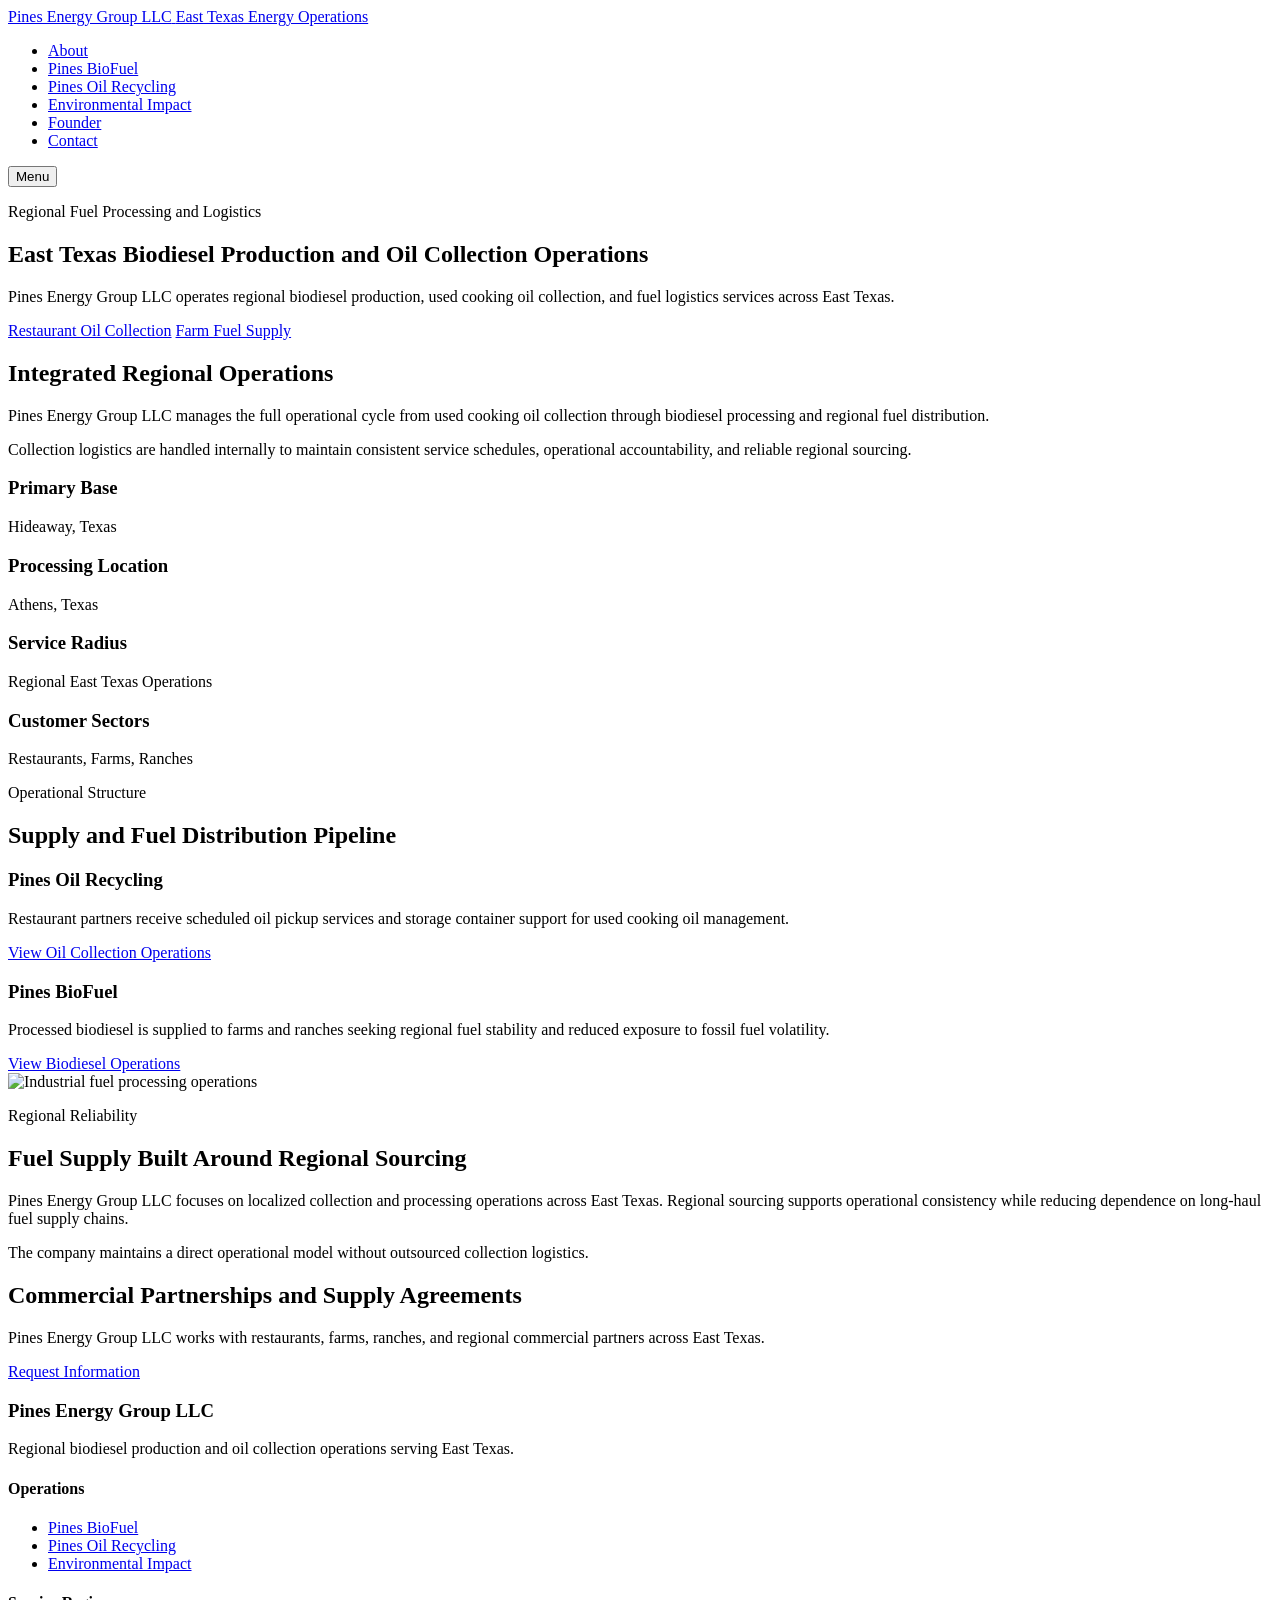
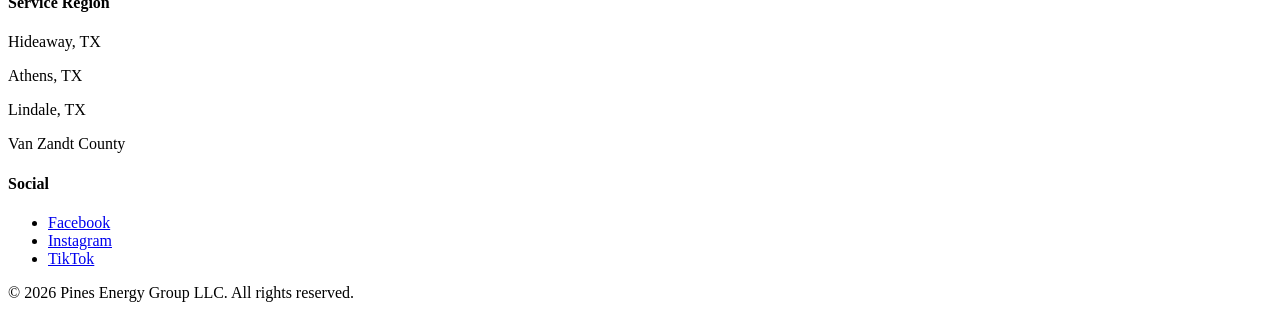
==== index.html @ 25dbaa76 "Create index.html" ====
<!DOCTYPE html>
<html lang="en">
<head>
  <meta charset="UTF-8">
  <meta name="viewport" content="width=device-width, initial-scale=1.0">
  <meta name="description" content="Pines Energy Group LLC is an East Texas biodiesel and oil recycling company serving restaurants, farms, and ranches through regional fuel production and logistics operations.">
  <title>Pines Energy Group LLC | East Texas Biodiesel and Oil Recycling</title>
  <link rel="stylesheet" href="css/styles.css">
</head>
<body>
  <header class="site-header">
    <div class="container header-inner">
      <a href="index.html" class="logo">
        <span class="logo-main">Pines Energy Group LLC</span>
        <span class="logo-sub">East Texas Energy Operations</span>
      </a>

      <nav class="main-nav">
        <ul>
          <li><a href="about.html">About</a></li>
          <li><a href="biofuel.html">Pines BioFuel</a></li>
          <li><a href="oil-recycling.html">Pines Oil Recycling</a></li>
          <li><a href="environmental-impact.html">Environmental Impact</a></li>
          <li><a href="founder.html">Founder</a></li>
          <li><a href="contact.html" class="nav-cta">Contact</a></li>
        </ul>
      </nav>

      <button class="mobile-toggle" id="mobileToggle">Menu</button>
    </div>
  </header>

  <main>
    <section class="hero">
      <div class="hero-overlay"></div>
      <div class="container hero-content">
        <div class="hero-copy">
          <p class="eyebrow">Regional Fuel Processing and Logistics</p>
          <h1>East Texas Biodiesel Production and Oil Collection Operations</h1>
          <p>
            Pines Energy Group LLC operates regional biodiesel production, used cooking oil collection, and fuel logistics services across East Texas.
          </p>
          <div class="hero-actions">
            <a href="oil-recycling.html" class="btn btn-primary">Restaurant Oil Collection</a>
            <a href="biofuel.html" class="btn btn-secondary">Farm Fuel Supply</a>
          </div>
        </div>
      </div>
    </section>

    <section class="section-dark">
      <div class="container grid-2">
        <div>
          <h2>Integrated Regional Operations</h2>
          <p>
            Pines Energy Group LLC manages the full operational cycle from used cooking oil collection through biodiesel processing and regional fuel distribution.
          </p>
          <p>
            Collection logistics are handled internally to maintain consistent service schedules, operational accountability, and reliable regional sourcing.
          </p>
        </div>

        <div class="stats-grid">
          <div class="stat-card">
            <h3>Primary Base</h3>
            <p>Hideaway, Texas</p>
          </div>

          <div class="stat-card">
            <h3>Processing Location</h3>
            <p>Athens, Texas</p>
          </div>

          <div class="stat-card">
            <h3>Service Radius</h3>
            <p>Regional East Texas Operations</p>
          </div>

          <div class="stat-card">
            <h3>Customer Sectors</h3>
            <p>Restaurants, Farms, Ranches</p>
          </div>
        </div>
      </div>
    </section>

    <section class="section-light">
      <div class="container">
        <div class="section-heading">
          <p class="eyebrow">Operational Structure</p>
          <h2>Supply and Fuel Distribution Pipeline</h2>
        </div>

        <div class="pipeline-grid">
          <div class="pipeline-card">
            <h3>Pines Oil Recycling</h3>
            <p>
              Restaurant partners receive scheduled oil pickup services and storage container support for used cooking oil management.
            </p>
            <a href="oil-recycling.html" class="text-link">View Oil Collection Operations</a>
          </div>

          <div class="pipeline-card">
            <h3>Pines BioFuel</h3>
            <p>
              Processed biodiesel is supplied to farms and ranches seeking regional fuel stability and reduced exposure to fossil fuel volatility.
            </p>
            <a href="biofuel.html" class="text-link">View Biodiesel Operations</a>
          </div>
        </div>
      </div>
    </section>

    <section class="section-industrial">
      <div class="container grid-2 align-center">
        <div>
          <img src="assets/processing-site.jpg" alt="Industrial fuel processing operations" class="content-image">
        </div>

        <div>
          <p class="eyebrow">Regional Reliability</p>
          <h2>Fuel Supply Built Around Regional Sourcing</h2>
          <p>
            Pines Energy Group LLC focuses on localized collection and processing operations across East Texas. Regional sourcing supports operational consistency while reducing dependence on long-haul fuel supply chains.
          </p>
          <p>
            The company maintains a direct operational model without outsourced collection logistics.
          </p>
        </div>
      </div>
    </section>

    <section class="cta-section">
      <div class="container cta-box">
        <div>
          <h2>Commercial Partnerships and Supply Agreements</h2>
          <p>
            Pines Energy Group LLC works with restaurants, farms, ranches, and regional commercial partners across East Texas.
          </p>
        </div>

        <a href="contact.html" class="btn btn-primary">Request Information</a>
      </div>
    </section>
  </main>

  <footer class="site-footer">
    <div class="container footer-grid">
      <div>
        <h3>Pines Energy Group LLC</h3>
        <p>Regional biodiesel production and oil collection operations serving East Texas.</p>
      </div>

      <div>
        <h4>Operations</h4>
        <ul>
          <li><a href="biofuel.html">Pines BioFuel</a></li>
          <li><a href="oil-recycling.html">Pines Oil Recycling</a></li>
          <li><a href="environmental-impact.html">Environmental Impact</a></li>
        </ul>
      </div>

      <div>
        <h4>Service Region</h4>
        <p>Hideaway, TX</p>
        <p>Athens, TX</p>
        <p>Lindale, TX</p>
        <p>Van Zandt County</p>
      </div>

      <div>
        <h4>Social</h4>
        <ul>
          <li><a href="#">Facebook</a></li>
          <li><a href="#">Instagram</a></li>
          <li><a href="#">TikTok</a></li>
        </ul>
      </div>
    </div>

    <div class="footer-bottom">
      <p>© 2026 Pines Energy Group LLC. All rights reserved.</p>
    </div>
  </footer>

  <script src="js/main.js"></script>
</body>
</html>
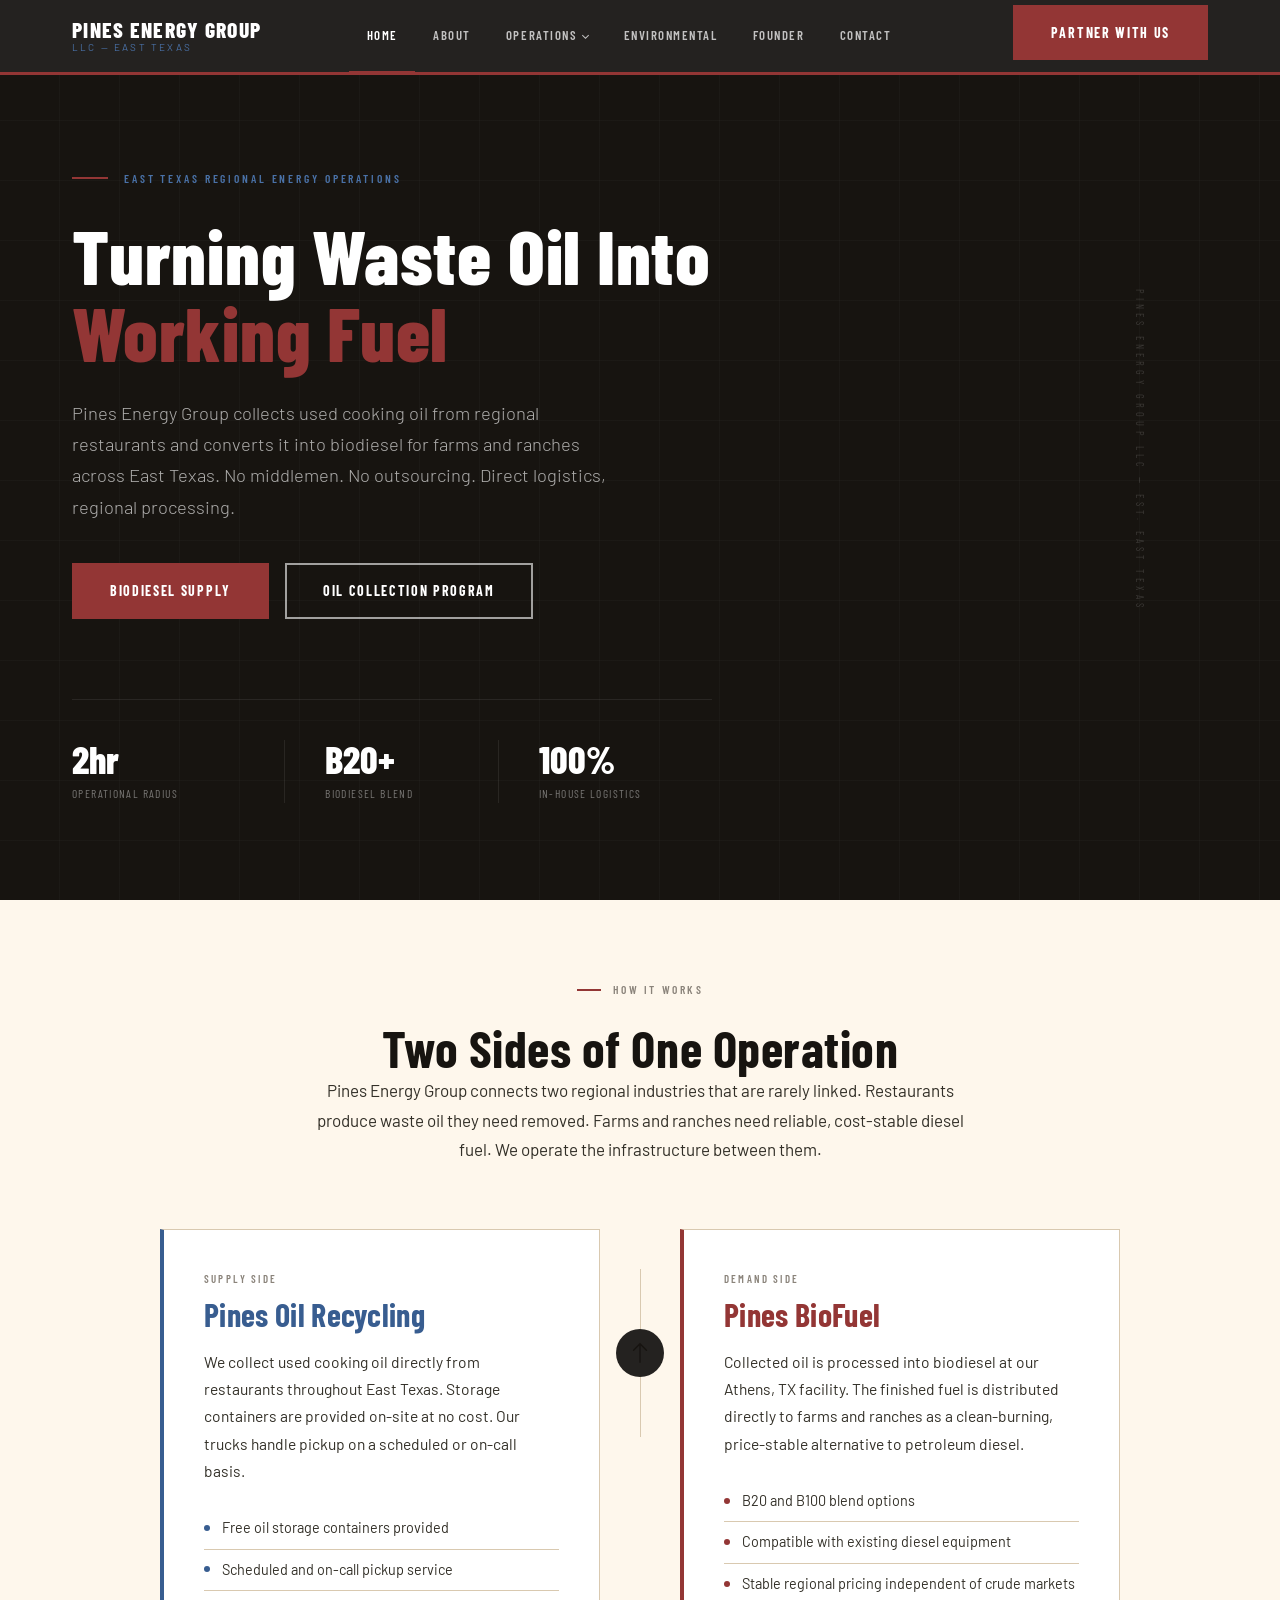
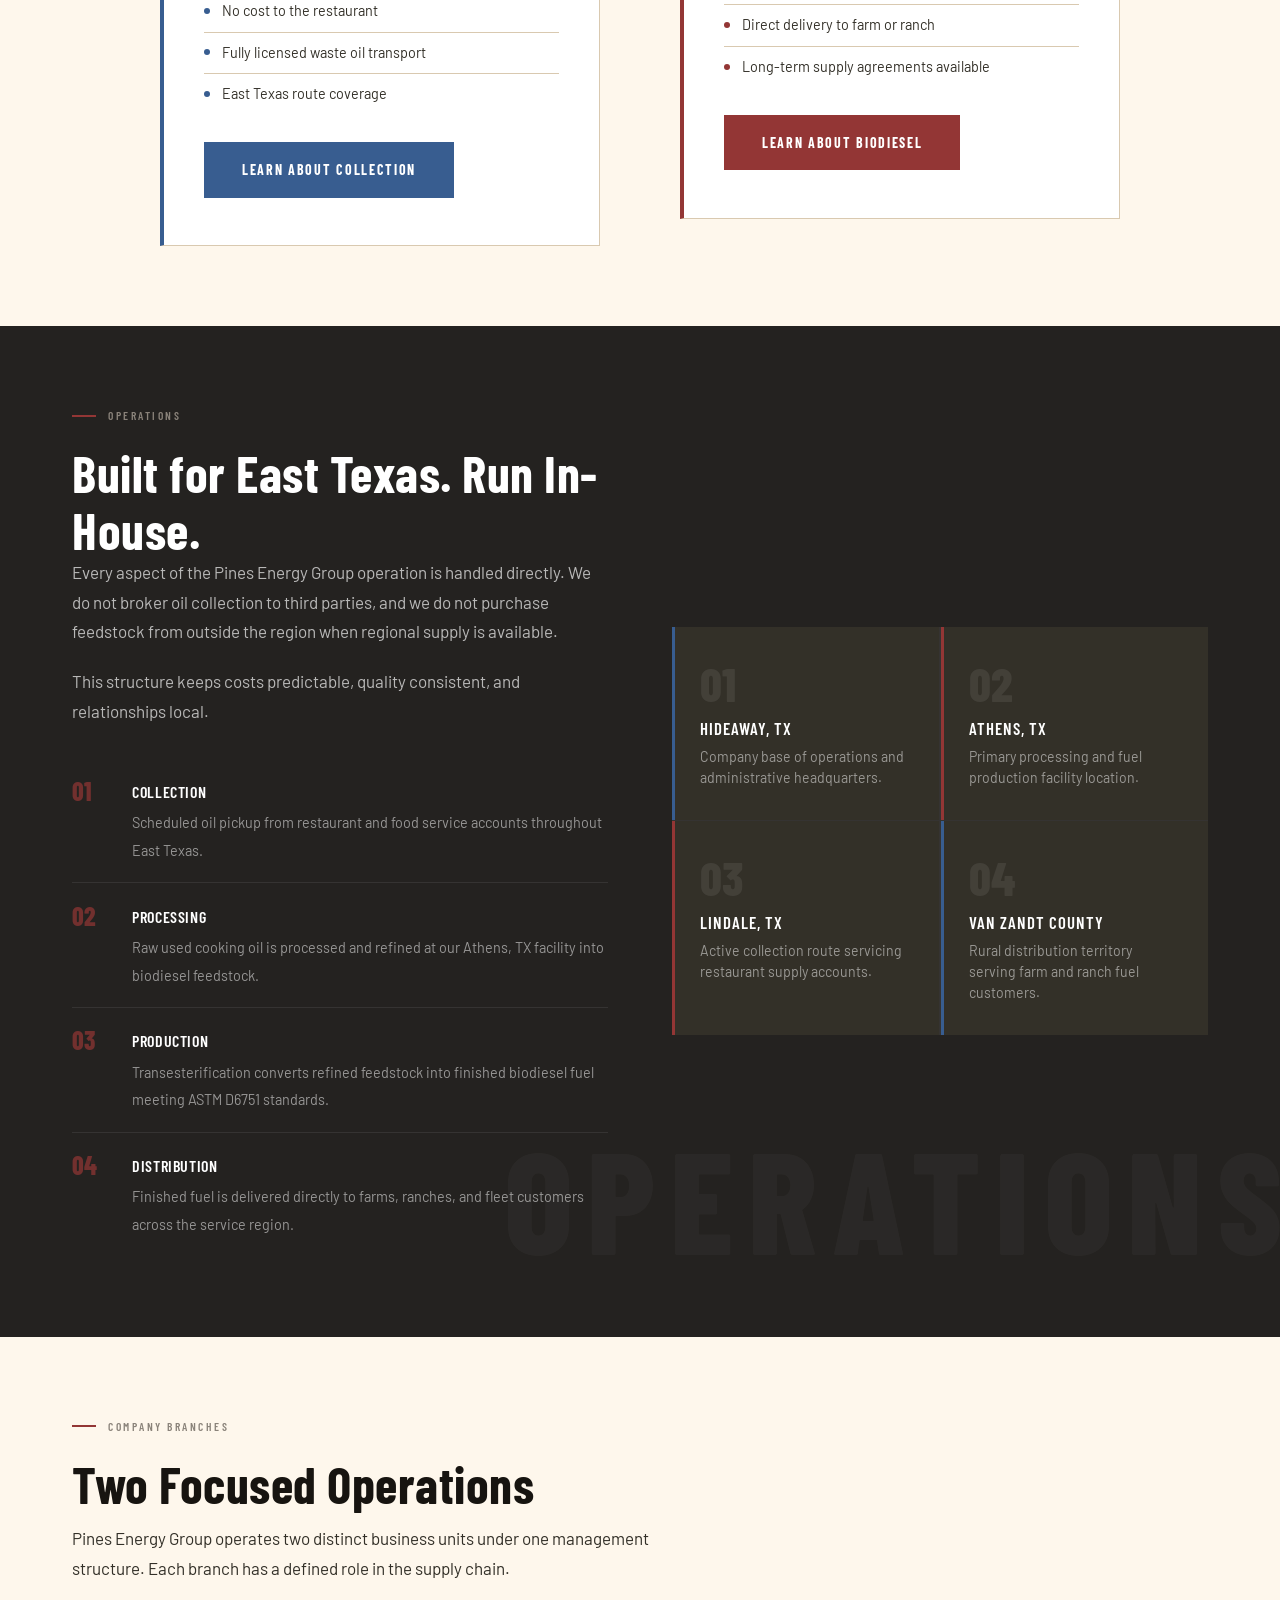
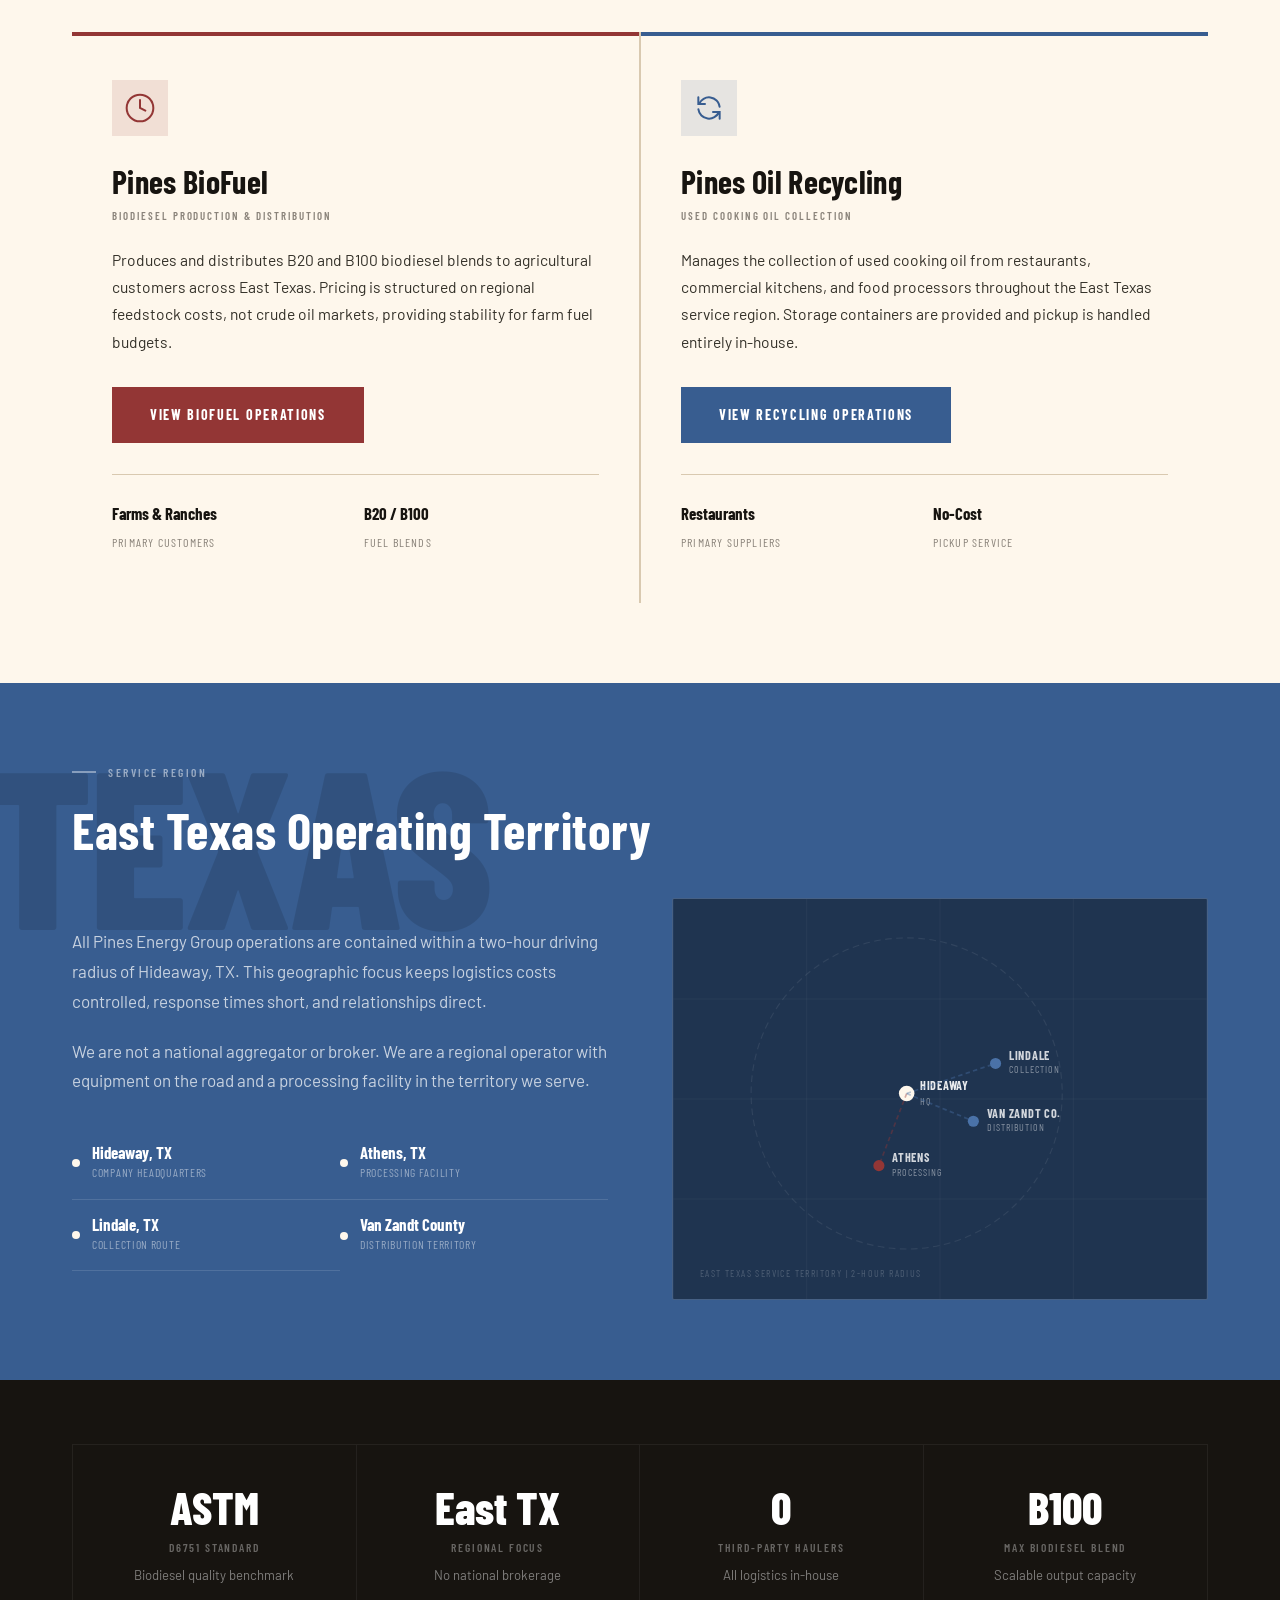
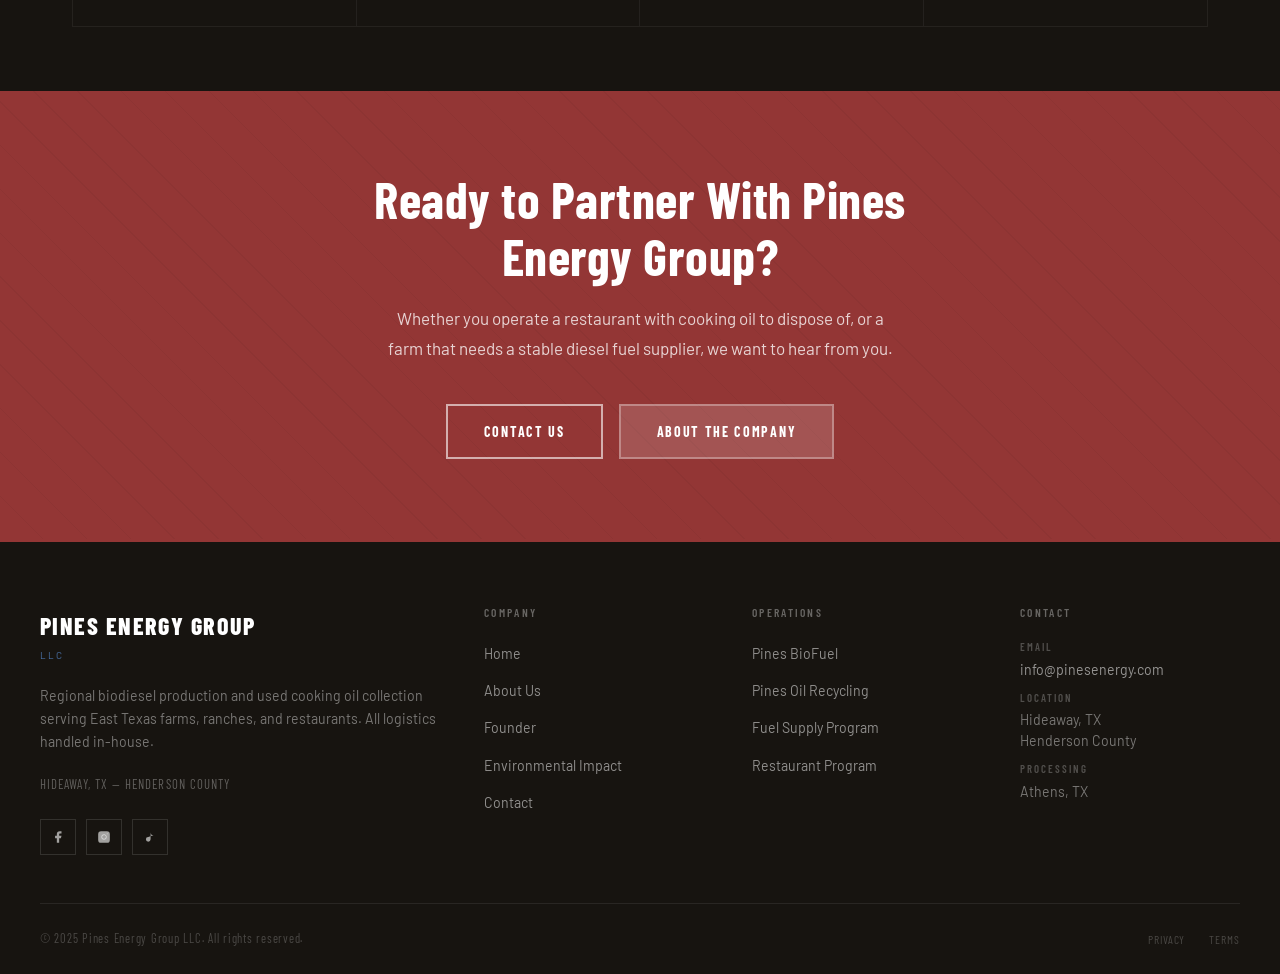
==== commit 1f899b1d: "Update index.html" ====
--- a/index.html
+++ b/index.html
@@ -1,188 +1,480 @@
 <!DOCTYPE html>
 <html lang="en">
 <head>
-  <meta charset="UTF-8">
-  <meta name="viewport" content="width=device-width, initial-scale=1.0">
-  <meta name="description" content="Pines Energy Group LLC is an East Texas biodiesel and oil recycling company serving restaurants, farms, and ranches through regional fuel production and logistics operations.">
-  <title>Pines Energy Group LLC | East Texas Biodiesel and Oil Recycling</title>
-  <link rel="stylesheet" href="css/styles.css">
+  <meta charset="UTF-8" />
+  <meta name="viewport" content="width=device-width, initial-scale=1.0" />
+  <title>Pines Energy Group LLC | East Texas Biodiesel &amp; Oil Recycling</title>
+  <meta name="description" content="Pines Energy Group LLC operates biodiesel production and used cooking oil collection across East Texas. Supplying farms and ranches with clean, stable-priced fuel." />
+  <link rel="stylesheet" href="css/styles.css" />
 </head>
 <body>
-  <header class="site-header">
-    <div class="container header-inner">
-      <a href="index.html" class="logo">
-        <span class="logo-main">Pines Energy Group LLC</span>
-        <span class="logo-sub">East Texas Energy Operations</span>
-      </a>
-
-      <nav class="main-nav">
-        <ul>
-          <li><a href="about.html">About</a></li>
-          <li><a href="biofuel.html">Pines BioFuel</a></li>
-          <li><a href="oil-recycling.html">Pines Oil Recycling</a></li>
-          <li><a href="environmental-impact.html">Environmental Impact</a></li>
-          <li><a href="founder.html">Founder</a></li>
-          <li><a href="contact.html" class="nav-cta">Contact</a></li>
+
+<!-- ======================================================
+     NAVIGATION
+====================================================== -->
+<nav id="site-nav" role="navigation" aria-label="Main navigation">
+  <div class="nav-inner">
+    <a href="index.html" class="nav-logo" aria-label="Pines Energy Group home">
+      <span class="logo-main">Pines Energy Group</span>
+      <span class="logo-sub">LLC &mdash; East Texas</span>
+    </a>
+    <div class="nav-links">
+      <a href="index.html" class="active">Home</a>
+      <a href="about.html">About</a>
+      <div class="nav-dropdown">
+        <a href="#">Operations</a>
+        <div class="dropdown-menu">
+          <a href="biofuel.html">Pines BioFuel</a>
+          <a href="recycling.html">Pines Oil Recycling</a>
+        </div>
+      </div>
+      <a href="environmental.html">Environmental</a>
+      <a href="founder.html">Founder</a>
+      <a href="contact.html">Contact</a>
+    </div>
+    <div class="nav-cta">
+      <a href="contact.html" class="btn btn-primary">Partner With Us</a>
+    </div>
+    <button class="nav-toggle" aria-label="Toggle menu" aria-expanded="false">
+      <span></span><span></span><span></span>
+    </button>
+  </div>
+</nav>
+
+<!-- Mobile Nav -->
+<div class="mobile-nav" role="navigation" aria-label="Mobile navigation">
+  <a href="index.html">Home</a>
+  <a href="about.html">About</a>
+  <span class="mn-section">Operations</span>
+  <a href="biofuel.html">Pines BioFuel</a>
+  <a href="recycling.html">Pines Oil Recycling</a>
+  <a href="environmental.html">Environmental</a>
+  <a href="founder.html">Founder</a>
+  <a href="contact.html">Contact</a>
+</div>
+
+<!-- ======================================================
+     HERO
+====================================================== -->
+<section class="hero" aria-label="Hero">
+  <div class="hero-bg-pattern"></div>
+  <div class="hero-accent-bar"></div>
+  <div class="hero-side-text">Pines Energy Group LLC &mdash; Est. East Texas</div>
+
+  <div class="hero-content">
+    <div class="hero-eyebrow">
+      <span>East Texas Regional Energy Operations</span>
+    </div>
+    <h1>Turning Waste Oil Into<br /><em>Working Fuel</em></h1>
+    <p class="hero-desc">Pines Energy Group collects used cooking oil from regional restaurants and converts it into biodiesel for farms and ranches across East Texas. No middlemen. No outsourcing. Direct logistics, regional processing.</p>
+    <div class="hero-actions">
+      <a href="biofuel.html" class="btn btn-primary">Biodiesel Supply</a>
+      <a href="recycling.html" class="btn btn-outline">Oil Collection Program</a>
+    </div>
+    <div class="hero-stats">
+      <div class="hero-stat">
+        <div class="num">2hr</div>
+        <div class="label">Operational Radius</div>
+      </div>
+      <div class="hero-stat">
+        <div class="num">B20+</div>
+        <div class="label">Biodiesel Blend</div>
+      </div>
+      <div class="hero-stat">
+        <div class="num">100%</div>
+        <div class="label">In-House Logistics</div>
+      </div>
+    </div>
+  </div>
+</section>
+
+<!-- ======================================================
+     PIPELINE: SUPPLY + DEMAND
+====================================================== -->
+<section class="pipeline-section">
+  <div class="pipeline-header">
+    <div class="section-label" style="justify-content:center;">
+      <span>How It Works</span>
+    </div>
+    <h2>Two Sides of One Operation</h2>
+    <p>Pines Energy Group connects two regional industries that are rarely linked. Restaurants produce waste oil they need removed. Farms and ranches need reliable, cost-stable diesel fuel. We operate the infrastructure between them.</p>
+  </div>
+
+  <div class="pipeline-grid">
+    <!-- Supply Side -->
+    <div class="pipeline-card supply">
+      <div class="pc-label">Supply Side</div>
+      <h3 class="supply-label">Pines Oil Recycling</h3>
+      <p>We collect used cooking oil directly from restaurants throughout East Texas. Storage containers are provided on-site at no cost. Our trucks handle pickup on a scheduled or on-call basis.</p>
+      <ul class="feature-list">
+        <li>Free oil storage containers provided</li>
+        <li>Scheduled and on-call pickup service</li>
+        <li>No cost to the restaurant</li>
+        <li>Fully licensed waste oil transport</li>
+        <li>East Texas route coverage</li>
+      </ul>
+      <br />
+      <a href="recycling.html" class="btn btn-blue">Learn About Collection</a>
+    </div>
+
+    <!-- Divider -->
+    <div class="pipeline-divider">
+      <div class="v-line"></div>
+      <div class="icon">
+        <svg viewBox="0 0 24 24" xmlns="http://www.w3.org/2000/svg">
+          <path d="M12 2L12 22M5 9l7-7 7 7" stroke-width="1.5" stroke="currentColor" fill="none" stroke-linecap="round"/>
+        </svg>
+      </div>
+      <div class="v-line"></div>
+    </div>
+
+    <!-- Demand Side -->
+    <div class="pipeline-card demand">
+      <div class="pc-label">Demand Side</div>
+      <h3 class="demand-label">Pines BioFuel</h3>
+      <p>Collected oil is processed into biodiesel at our Athens, TX facility. The finished fuel is distributed directly to farms and ranches as a clean-burning, price-stable alternative to petroleum diesel.</p>
+      <ul class="feature-list">
+        <li>B20 and B100 blend options</li>
+        <li>Compatible with existing diesel equipment</li>
+        <li>Stable regional pricing independent of crude markets</li>
+        <li>Direct delivery to farm or ranch</li>
+        <li>Long-term supply agreements available</li>
+      </ul>
+      <br />
+      <a href="biofuel.html" class="btn btn-primary">Learn About Biodiesel</a>
+    </div>
+  </div>
+</section>
+
+<!-- ======================================================
+     OPERATIONS OVERVIEW
+====================================================== -->
+<section class="operations-section">
+  <div class="container">
+    <div class="ops-grid">
+      <div class="ops-content">
+        <div class="section-label">
+          <span>Operations</span>
+        </div>
+        <h2>Built for East Texas. Run In-House.</h2>
+        <p>Every aspect of the Pines Energy Group operation is handled directly. We do not broker oil collection to third parties, and we do not purchase feedstock from outside the region when regional supply is available.</p>
+        <p>This structure keeps costs predictable, quality consistent, and relationships local.</p>
+        <ul class="ops-list">
+          <li>
+            <span class="ops-num">01</span>
+            <div class="ops-text">
+              <strong>Collection</strong>
+              <span>Scheduled oil pickup from restaurant and food service accounts throughout East Texas.</span>
+            </div>
+          </li>
+          <li>
+            <span class="ops-num">02</span>
+            <div class="ops-text">
+              <strong>Processing</strong>
+              <span>Raw used cooking oil is processed and refined at our Athens, TX facility into biodiesel feedstock.</span>
+            </div>
+          </li>
+          <li>
+            <span class="ops-num">03</span>
+            <div class="ops-text">
+              <strong>Production</strong>
+              <span>Transesterification converts refined feedstock into finished biodiesel fuel meeting ASTM D6751 standards.</span>
+            </div>
+          </li>
+          <li>
+            <span class="ops-num">04</span>
+            <div class="ops-text">
+              <strong>Distribution</strong>
+              <span>Finished fuel is delivered directly to farms, ranches, and fleet customers across the service region.</span>
+            </div>
+          </li>
         </ul>
-      </nav>
-
-      <button class="mobile-toggle" id="mobileToggle">Menu</button>
-    </div>
-  </header>
-
-  <main>
-    <section class="hero">
-      <div class="hero-overlay"></div>
-      <div class="container hero-content">
-        <div class="hero-copy">
-          <p class="eyebrow">Regional Fuel Processing and Logistics</p>
-          <h1>East Texas Biodiesel Production and Oil Collection Operations</h1>
-          <p>
-            Pines Energy Group LLC operates regional biodiesel production, used cooking oil collection, and fuel logistics services across East Texas.
-          </p>
-          <div class="hero-actions">
-            <a href="oil-recycling.html" class="btn btn-primary">Restaurant Oil Collection</a>
-            <a href="biofuel.html" class="btn btn-secondary">Farm Fuel Supply</a>
-          </div>
-        </div>
-      </div>
-    </section>
-
-    <section class="section-dark">
-      <div class="container grid-2">
-        <div>
-          <h2>Integrated Regional Operations</h2>
-          <p>
-            Pines Energy Group LLC manages the full operational cycle from used cooking oil collection through biodiesel processing and regional fuel distribution.
-          </p>
-          <p>
-            Collection logistics are handled internally to maintain consistent service schedules, operational accountability, and reliable regional sourcing.
-          </p>
-        </div>
-
-        <div class="stats-grid">
-          <div class="stat-card">
-            <h3>Primary Base</h3>
-            <p>Hideaway, Texas</p>
-          </div>
-
-          <div class="stat-card">
-            <h3>Processing Location</h3>
-            <p>Athens, Texas</p>
-          </div>
-
-          <div class="stat-card">
-            <h3>Service Radius</h3>
-            <p>Regional East Texas Operations</p>
-          </div>
-
-          <div class="stat-card">
-            <h3>Customer Sectors</h3>
-            <p>Restaurants, Farms, Ranches</p>
-          </div>
-        </div>
-      </div>
-    </section>
-
-    <section class="section-light">
-      <div class="container">
-        <div class="section-heading">
-          <p class="eyebrow">Operational Structure</p>
-          <h2>Supply and Fuel Distribution Pipeline</h2>
-        </div>
-
-        <div class="pipeline-grid">
-          <div class="pipeline-card">
-            <h3>Pines Oil Recycling</h3>
-            <p>
-              Restaurant partners receive scheduled oil pickup services and storage container support for used cooking oil management.
-            </p>
-            <a href="oil-recycling.html" class="text-link">View Oil Collection Operations</a>
-          </div>
-
-          <div class="pipeline-card">
-            <h3>Pines BioFuel</h3>
-            <p>
-              Processed biodiesel is supplied to farms and ranches seeking regional fuel stability and reduced exposure to fossil fuel volatility.
-            </p>
-            <a href="biofuel.html" class="text-link">View Biodiesel Operations</a>
-          </div>
-        </div>
-      </div>
-    </section>
-
-    <section class="section-industrial">
-      <div class="container grid-2 align-center">
-        <div>
-          <img src="assets/processing-site.jpg" alt="Industrial fuel processing operations" class="content-image">
-        </div>
-
-        <div>
-          <p class="eyebrow">Regional Reliability</p>
-          <h2>Fuel Supply Built Around Regional Sourcing</h2>
-          <p>
-            Pines Energy Group LLC focuses on localized collection and processing operations across East Texas. Regional sourcing supports operational consistency while reducing dependence on long-haul fuel supply chains.
-          </p>
-          <p>
-            The company maintains a direct operational model without outsourced collection logistics.
-          </p>
-        </div>
-      </div>
-    </section>
-
-    <section class="cta-section">
-      <div class="container cta-box">
-        <div>
-          <h2>Commercial Partnerships and Supply Agreements</h2>
-          <p>
-            Pines Energy Group LLC works with restaurants, farms, ranches, and regional commercial partners across East Texas.
-          </p>
-        </div>
-
-        <a href="contact.html" class="btn btn-primary">Request Information</a>
-      </div>
-    </section>
-  </main>
-
-  <footer class="site-footer">
-    <div class="container footer-grid">
-      <div>
-        <h3>Pines Energy Group LLC</h3>
-        <p>Regional biodiesel production and oil collection operations serving East Texas.</p>
-      </div>
-
-      <div>
-        <h4>Operations</h4>
-        <ul>
-          <li><a href="biofuel.html">Pines BioFuel</a></li>
-          <li><a href="oil-recycling.html">Pines Oil Recycling</a></li>
-          <li><a href="environmental-impact.html">Environmental Impact</a></li>
-        </ul>
-      </div>
-
-      <div>
-        <h4>Service Region</h4>
-        <p>Hideaway, TX</p>
-        <p>Athens, TX</p>
-        <p>Lindale, TX</p>
-        <p>Van Zandt County</p>
-      </div>
-
-      <div>
-        <h4>Social</h4>
-        <ul>
-          <li><a href="#">Facebook</a></li>
-          <li><a href="#">Instagram</a></li>
-          <li><a href="#">TikTok</a></li>
-        </ul>
-      </div>
-    </div>
-
-    <div class="footer-bottom">
-      <p>© 2026 Pines Energy Group LLC. All rights reserved.</p>
-    </div>
-  </footer>
-
-  <script src="js/main.js"></script>
+      </div>
+      <div class="ops-panel">
+        <div class="ops-tile">
+          <div class="tile-num">01</div>
+          <h4>Hideaway, TX</h4>
+          <p>Company base of operations and administrative headquarters.</p>
+        </div>
+        <div class="ops-tile red">
+          <div class="tile-num">02</div>
+          <h4>Athens, TX</h4>
+          <p>Primary processing and fuel production facility location.</p>
+        </div>
+        <div class="ops-tile red">
+          <div class="tile-num">03</div>
+          <h4>Lindale, TX</h4>
+          <p>Active collection route servicing restaurant supply accounts.</p>
+        </div>
+        <div class="ops-tile">
+          <div class="tile-num">04</div>
+          <h4>Van Zandt County</h4>
+          <p>Rural distribution territory serving farm and ranch fuel customers.</p>
+        </div>
+      </div>
+    </div>
+  </div>
+</section>
+
+<!-- ======================================================
+     BRANCHES
+====================================================== -->
+<section class="branches-section">
+  <div class="container">
+    <div class="section-label">
+      <span>Company Branches</span>
+    </div>
+    <h2>Two Focused Operations</h2>
+    <p style="max-width:620px; margin-top:0.75rem;">Pines Energy Group operates two distinct business units under one management structure. Each branch has a defined role in the supply chain.</p>
+
+    <div class="branches-grid">
+      <!-- BioFuel -->
+      <div class="branch-card biofuel">
+        <div class="branch-icon">
+          <div class="bi-bg"></div>
+          <svg viewBox="0 0 24 24" fill="none" stroke="#933635" stroke-width="1.5" stroke-linecap="round">
+            <path d="M12 2C6.48 2 2 6.48 2 12s4.48 10 10 10 10-4.48 10-10S17.52 2 12 2z"/>
+            <path d="M12 6v6l4 2"/>
+          </svg>
+        </div>
+        <h3>Pines BioFuel</h3>
+        <div class="branch-tag">Biodiesel Production &amp; Distribution</div>
+        <p>Produces and distributes B20 and B100 biodiesel blends to agricultural customers across East Texas. Pricing is structured on regional feedstock costs, not crude oil markets, providing stability for farm fuel budgets.</p>
+        <a href="biofuel.html" class="btn btn-primary">View BioFuel Operations</a>
+        <div class="branch-specs">
+          <div class="branch-spec">
+            <strong>Farms &amp; Ranches</strong>
+            <span>Primary Customers</span>
+          </div>
+          <div class="branch-spec">
+            <strong>B20 / B100</strong>
+            <span>Fuel Blends</span>
+          </div>
+        </div>
+      </div>
+
+      <!-- Oil Recycling -->
+      <div class="branch-card recycling">
+        <div class="branch-icon">
+          <div class="bi-bg"></div>
+          <svg viewBox="0 0 24 24" fill="none" stroke="#385d90" stroke-width="1.5" stroke-linecap="round">
+            <path d="M4 4v5h.582m15.356 2A8.001 8.001 0 004.582 9m0 0H9m11 11v-5h-.581m0 0a8.003 8.003 0 01-15.357-2m15.357 2H15"/>
+          </svg>
+        </div>
+        <h3>Pines Oil Recycling</h3>
+        <div class="branch-tag">Used Cooking Oil Collection</div>
+        <p>Manages the collection of used cooking oil from restaurants, commercial kitchens, and food processors throughout the East Texas service region. Storage containers are provided and pickup is handled entirely in-house.</p>
+        <a href="recycling.html" class="btn btn-blue">View Recycling Operations</a>
+        <div class="branch-specs">
+          <div class="branch-spec">
+            <strong>Restaurants</strong>
+            <span>Primary Suppliers</span>
+          </div>
+          <div class="branch-spec">
+            <strong>No-Cost</strong>
+            <span>Pickup Service</span>
+          </div>
+        </div>
+      </div>
+    </div>
+  </div>
+</section>
+
+<!-- ======================================================
+     SERVICE AREA
+====================================================== -->
+<section class="service-area">
+  <div class="container">
+    <div class="section-label">
+      <span>Service Region</span>
+    </div>
+    <h2>East Texas Operating Territory</h2>
+    <div class="sa-grid">
+      <div class="sa-text">
+        <p>All Pines Energy Group operations are contained within a two-hour driving radius of Hideaway, TX. This geographic focus keeps logistics costs controlled, response times short, and relationships direct.</p>
+        <p>We are not a national aggregator or broker. We are a regional operator with equipment on the road and a processing facility in the territory we serve.</p>
+        <div class="location-list">
+          <div class="location-item">
+            <div class="location-dot"></div>
+            <div>
+              <strong>Hideaway, TX</strong>
+              <small>Company Headquarters</small>
+            </div>
+          </div>
+          <div class="location-item">
+            <div class="location-dot"></div>
+            <div>
+              <strong>Athens, TX</strong>
+              <small>Processing Facility</small>
+            </div>
+          </div>
+          <div class="location-item">
+            <div class="location-dot"></div>
+            <div>
+              <strong>Lindale, TX</strong>
+              <small>Collection Route</small>
+            </div>
+          </div>
+          <div class="location-item">
+            <div class="location-dot"></div>
+            <div>
+              <strong>Van Zandt County</strong>
+              <small>Distribution Territory</small>
+            </div>
+          </div>
+        </div>
+      </div>
+      <div class="sa-map">
+        <!-- Schematic East Texas map SVG -->
+        <svg class="map-graphic" viewBox="0 0 480 360" xmlns="http://www.w3.org/2000/svg" aria-label="East Texas service area map">
+          <rect width="480" height="360" fill="rgba(0,0,0,0.3)"/>
+          <!-- Grid lines -->
+          <line x1="0" y1="90" x2="480" y2="90" stroke="rgba(255,255,255,0.04)" stroke-width="1"/>
+          <line x1="0" y1="180" x2="480" y2="180" stroke="rgba(255,255,255,0.04)" stroke-width="1"/>
+          <line x1="0" y1="270" x2="480" y2="270" stroke="rgba(255,255,255,0.04)" stroke-width="1"/>
+          <line x1="120" y1="0" x2="120" y2="360" stroke="rgba(255,255,255,0.04)" stroke-width="1"/>
+          <line x1="240" y1="0" x2="240" y2="360" stroke="rgba(255,255,255,0.04)" stroke-width="1"/>
+          <line x1="360" y1="0" x2="360" y2="360" stroke="rgba(255,255,255,0.04)" stroke-width="1"/>
+          <!-- 2-hour radius circle -->
+          <circle cx="210" cy="175" r="140" fill="none" stroke="rgba(255,255,255,0.08)" stroke-width="1" stroke-dasharray="6 4"/>
+          <!-- Hideaway HQ -->
+          <circle cx="210" cy="175" r="7" fill="#fef7ec"/>
+          <text x="222" y="172" font-family="'Barlow Condensed',sans-serif" font-size="11" font-weight="700" fill="rgba(255,255,255,0.9)" letter-spacing="0.06em">HIDEAWAY</text>
+          <text x="222" y="185" font-family="'Barlow Condensed',sans-serif" font-size="9" fill="rgba(255,255,255,0.45)" letter-spacing="0.1em">HQ</text>
+          <!-- Athens -->
+          <circle cx="185" cy="240" r="5" fill="#933635"/>
+          <text x="197" y="237" font-family="'Barlow Condensed',sans-serif" font-size="11" font-weight="700" fill="rgba(255,255,255,0.8)" letter-spacing="0.06em">ATHENS</text>
+          <text x="197" y="249" font-family="'Barlow Condensed',sans-serif" font-size="9" fill="rgba(255,255,255,0.45)" letter-spacing="0.1em">PROCESSING</text>
+          <!-- Lindale -->
+          <circle cx="290" cy="148" r="5" fill="#4a72a8"/>
+          <text x="302" y="145" font-family="'Barlow Condensed',sans-serif" font-size="11" font-weight="700" fill="rgba(255,255,255,0.8)" letter-spacing="0.06em">LINDALE</text>
+          <text x="302" y="157" font-family="'Barlow Condensed',sans-serif" font-size="9" fill="rgba(255,255,255,0.45)" letter-spacing="0.1em">COLLECTION</text>
+          <!-- Van Zandt -->
+          <circle cx="270" cy="200" r="5" fill="#4a72a8"/>
+          <text x="282" y="197" font-family="'Barlow Condensed',sans-serif" font-size="11" font-weight="700" fill="rgba(255,255,255,0.8)" letter-spacing="0.06em">VAN ZANDT CO.</text>
+          <text x="282" y="209" font-family="'Barlow Condensed',sans-serif" font-size="9" fill="rgba(255,255,255,0.45)" letter-spacing="0.1em">DISTRIBUTION</text>
+          <!-- Route lines -->
+          <line x1="210" y1="175" x2="185" y2="240" stroke="rgba(147,54,53,0.4)" stroke-width="1.5" stroke-dasharray="4 3"/>
+          <line x1="210" y1="175" x2="290" y2="148" stroke="rgba(74,114,168,0.4)" stroke-width="1.5" stroke-dasharray="4 3"/>
+          <line x1="210" y1="175" x2="270" y2="200" stroke="rgba(74,114,168,0.4)" stroke-width="1.5" stroke-dasharray="4 3"/>
+          <!-- Label -->
+          <text x="24" y="340" font-family="'Barlow Condensed',sans-serif" font-size="9" fill="rgba(255,255,255,0.2)" letter-spacing="0.14em">EAST TEXAS SERVICE TERRITORY  |  2-HOUR RADIUS</text>
+        </svg>
+      </div>
+    </div>
+  </div>
+</section>
+
+<!-- ======================================================
+     CREDIBILITY STRIP
+====================================================== -->
+<section class="credibility-strip">
+  <div class="container">
+    <div class="cred-grid">
+      <div class="cred-item">
+        <div class="cred-num">ASTM</div>
+        <div class="cred-label">D6751 Standard</div>
+        <div class="cred-sub">Biodiesel quality benchmark</div>
+      </div>
+      <div class="cred-item">
+        <div class="cred-num">East TX</div>
+        <div class="cred-label">Regional Focus</div>
+        <div class="cred-sub">No national brokerage</div>
+      </div>
+      <div class="cred-item">
+        <div class="cred-num">0</div>
+        <div class="cred-label">Third-Party Haulers</div>
+        <div class="cred-sub">All logistics in-house</div>
+      </div>
+      <div class="cred-item">
+        <div class="cred-num">B100</div>
+        <div class="cred-label">Max Biodiesel Blend</div>
+        <div class="cred-sub">Scalable output capacity</div>
+      </div>
+    </div>
+  </div>
+</section>
+
+<!-- ======================================================
+     CTA
+====================================================== -->
+<section class="cta-section">
+  <div class="container">
+    <h2>Ready to Partner With Pines Energy Group?</h2>
+    <p>Whether you operate a restaurant with cooking oil to dispose of, or a farm that needs a stable diesel fuel supplier, we want to hear from you.</p>
+    <div style="display:flex; gap:1rem; justify-content:center; flex-wrap:wrap;">
+      <a href="contact.html" class="btn btn-outline">Contact Us</a>
+      <a href="about.html" class="btn" style="background:rgba(255,255,255,0.15);color:#fff;border:2px solid rgba(255,255,255,0.3);">About the Company</a>
+    </div>
+  </div>
+</section>
+
+<!-- ======================================================
+     FOOTER
+====================================================== -->
+<footer id="site-footer">
+  <div class="footer-grid">
+    <div class="footer-brand">
+      <div class="logo-main">Pines Energy Group</div>
+      <div class="logo-sub">LLC</div>
+      <p>Regional biodiesel production and used cooking oil collection serving East Texas farms, ranches, and restaurants. All logistics handled in-house.</p>
+      <div class="f-location">Hideaway, TX &mdash; Henderson County</div>
+      <div class="footer-social">
+        <a href="#" aria-label="Facebook">
+          <svg viewBox="0 0 24 24" xmlns="http://www.w3.org/2000/svg"><path d="M18 2h-3a5 5 0 00-5 5v3H7v4h3v8h4v-8h3l1-4h-4V7a1 1 0 011-1h3z"/></svg>
+        </a>
+        <a href="#" aria-label="Instagram">
+          <svg viewBox="0 0 24 24" xmlns="http://www.w3.org/2000/svg"><rect x="2" y="2" width="20" height="20" rx="5" ry="5"/><path d="M16 11.37A4 4 0 1112.63 8 4 4 0 0116 11.37z" fill="none" stroke="rgba(255,255,255,0.6)" stroke-width="1.5"/><line x1="17.5" y1="6.5" x2="17.51" y2="6.5" stroke="rgba(255,255,255,0.6)" stroke-width="1.5" stroke-linecap="round"/></svg>
+        </a>
+        <a href="#" aria-label="TikTok">
+          <svg viewBox="0 0 24 24" xmlns="http://www.w3.org/2000/svg"><path d="M9 12a4 4 0 104 4V4a5 5 0 005 5"/></svg>
+        </a>
+      </div>
+    </div>
+    <div class="footer-col">
+      <h5>Company</h5>
+      <ul>
+        <li><a href="index.html">Home</a></li>
+        <li><a href="about.html">About Us</a></li>
+        <li><a href="founder.html">Founder</a></li>
+        <li><a href="environmental.html">Environmental Impact</a></li>
+        <li><a href="contact.html">Contact</a></li>
+      </ul>
+    </div>
+    <div class="footer-col">
+      <h5>Operations</h5>
+      <ul>
+        <li><a href="biofuel.html">Pines BioFuel</a></li>
+        <li><a href="recycling.html">Pines Oil Recycling</a></li>
+        <li><a href="biofuel.html#supply">Fuel Supply Program</a></li>
+        <li><a href="recycling.html#restaurant">Restaurant Program</a></li>
+      </ul>
+    </div>
+    <div class="footer-col">
+      <h5>Contact</h5>
+      <div class="fc-contact">
+        <strong>Email</strong>
+        <a href="mailto:info@pinesenergy.com">info@pinesenergy.com</a>
+      </div>
+      <div class="fc-contact">
+        <strong>Location</strong>
+        Hideaway, TX<br/>Henderson County
+      </div>
+      <div class="fc-contact">
+        <strong>Processing</strong>
+        Athens, TX
+      </div>
+    </div>
+  </div>
+  <div class="footer-bottom">
+    <p>&copy; 2025 Pines Energy Group LLC. All rights reserved.</p>
+    <div class="fb-right">
+      <a href="#">Privacy</a>
+      <a href="#">Terms</a>
+    </div>
+  </div>
+</footer>
+
+<script src="js/main.js"></script>
 </body>
 </html>
--- a/css/styles.css
+++ b/css/styles.css
@@ -0,0 +1,2022 @@
+/* ============================================================
+   PINES ENERGY GROUP LLC - Industrial Design System
+   ============================================================ */
+
+@import url('https://fonts.googleapis.com/css2?family=Barlow+Condensed:wght@400;500;600;700;800&family=Barlow:wght@300;400;500;600&family=Libre+Baskerville:ital,wght@0,400;0,700;1,400&display=swap');
+
+/* ---- CSS Variables ---------------------------------------- */
+:root {
+  --steel-blue:     #385d90;
+  --steel-blue-dk:  #2a4870;
+  --steel-blue-lt:  #4a72a8;
+  --industrial-red: #933635;
+  --red-dk:         #742a29;
+  --red-lt:         #b04544;
+  --warm-neutral:   #fef7ec;
+  --warm-mid:       #f0e6d3;
+  --warm-dark:      #d9c9b0;
+  --ink:            #171410;
+  --charcoal:       #242220;
+  --mid-dark:       #333028;
+  --mid:            #5a5650;
+  --muted:          #8a837a;
+  --rule:           rgba(255,255,255,0.08);
+  --rule-light:     rgba(0,0,0,0.10);
+  --font-display:   'Barlow Condensed', sans-serif;
+  --font-body:      'Barlow', sans-serif;
+  --font-serif:     'Libre Baskerville', serif;
+  --transition:     0.22s cubic-bezier(0.4, 0, 0.2, 1);
+  --max-w:          1200px;
+  --section-pad:    5rem 2rem;
+}
+
+/* ---- Reset & Base ----------------------------------------- */
+*, *::before, *::after { box-sizing: border-box; margin: 0; padding: 0; }
+
+html {
+  scroll-behavior: smooth;
+  font-size: 16px;
+}
+
+body {
+  font-family: var(--font-body);
+  background: var(--warm-neutral);
+  color: var(--ink);
+  line-height: 1.7;
+  -webkit-font-smoothing: antialiased;
+}
+
+img { display: block; max-width: 100%; }
+a { color: inherit; text-decoration: none; }
+ul { list-style: none; }
+
+/* ---- Typography ------------------------------------------- */
+h1, h2, h3, h4, h5 {
+  font-family: var(--font-display);
+  font-weight: 700;
+  line-height: 1.1;
+  letter-spacing: 0.01em;
+}
+
+h1 { font-size: clamp(2.6rem, 6vw, 5.2rem); font-weight: 800; }
+h2 { font-size: clamp(2rem, 4vw, 3.4rem); }
+h3 { font-size: clamp(1.4rem, 2.5vw, 2rem); }
+h4 { font-size: 1.25rem; font-weight: 600; }
+
+p {
+  font-size: 1.0625rem;
+  line-height: 1.75;
+  color: var(--mid-dark);
+}
+
+.text-upper {
+  font-family: var(--font-display);
+  font-size: 0.75rem;
+  font-weight: 600;
+  letter-spacing: 0.18em;
+  text-transform: uppercase;
+}
+
+/* ---- Utility Classes -------------------------------------- */
+.container  { max-width: var(--max-w); margin: 0 auto; padding: 0 2rem; }
+.section    { padding: var(--section-pad); }
+.on-dark p  { color: rgba(255,255,255,0.78); }
+.on-dark    { color: #fff; }
+
+.flex       { display: flex; }
+.flex-center{ display: flex; align-items: center; justify-content: center; }
+.grid-2     { display: grid; grid-template-columns: repeat(2, 1fr); gap: 3rem; }
+.grid-3     { display: grid; grid-template-columns: repeat(3, 1fr); gap: 2rem; }
+.grid-4     { display: grid; grid-template-columns: repeat(4, 1fr); gap: 1.5rem; }
+
+.accent-line {
+  display: block;
+  width: 48px;
+  height: 4px;
+  background: var(--industrial-red);
+  margin: 1rem 0 1.5rem;
+}
+.accent-line.blue { background: var(--steel-blue); }
+.accent-line.center { margin: 1rem auto 1.5rem; }
+
+/* ---- Buttons ---------------------------------------------- */
+.btn {
+  display: inline-block;
+  font-family: var(--font-display);
+  font-size: 0.875rem;
+  font-weight: 700;
+  letter-spacing: 0.12em;
+  text-transform: uppercase;
+  padding: 0.875rem 2.25rem;
+  border: 2px solid transparent;
+  cursor: pointer;
+  transition: var(--transition);
+  position: relative;
+  overflow: hidden;
+}
+
+.btn-primary {
+  background: var(--industrial-red);
+  color: #fff;
+  border-color: var(--industrial-red);
+}
+.btn-primary:hover {
+  background: var(--red-dk);
+  border-color: var(--red-dk);
+}
+
+.btn-outline {
+  background: transparent;
+  color: #fff;
+  border-color: rgba(255,255,255,0.6);
+}
+.btn-outline:hover {
+  background: rgba(255,255,255,0.12);
+  border-color: #fff;
+}
+
+.btn-outline-dark {
+  background: transparent;
+  color: var(--ink);
+  border-color: var(--ink);
+}
+.btn-outline-dark:hover {
+  background: var(--ink);
+  color: var(--warm-neutral);
+}
+
+.btn-blue {
+  background: var(--steel-blue);
+  color: #fff;
+  border-color: var(--steel-blue);
+}
+.btn-blue:hover {
+  background: var(--steel-blue-dk);
+  border-color: var(--steel-blue-dk);
+}
+
+/* ---- Navigation ------------------------------------------- */
+#site-nav {
+  position: fixed;
+  top: 0; left: 0; right: 0;
+  z-index: 1000;
+  background: var(--charcoal);
+  border-bottom: 3px solid var(--industrial-red);
+  transition: box-shadow var(--transition);
+}
+#site-nav.scrolled {
+  box-shadow: 0 4px 24px rgba(0,0,0,0.45);
+}
+
+.nav-inner {
+  max-width: var(--max-w);
+  margin: 0 auto;
+  padding: 0 2rem;
+  display: flex;
+  align-items: center;
+  justify-content: space-between;
+  height: 72px;
+}
+
+.nav-logo {
+  display: flex;
+  flex-direction: column;
+  gap: 0;
+}
+.nav-logo .logo-main {
+  font-family: var(--font-display);
+  font-size: 1.35rem;
+  font-weight: 800;
+  letter-spacing: 0.06em;
+  text-transform: uppercase;
+  color: #fff;
+  line-height: 1;
+}
+.nav-logo .logo-sub {
+  font-family: var(--font-body);
+  font-size: 0.62rem;
+  font-weight: 400;
+  letter-spacing: 0.22em;
+  text-transform: uppercase;
+  color: var(--steel-blue-lt);
+  line-height: 1;
+  margin-top: 2px;
+}
+
+.nav-links {
+  display: flex;
+  align-items: center;
+  gap: 0;
+}
+
+.nav-links a {
+  font-family: var(--font-display);
+  font-size: 0.8rem;
+  font-weight: 600;
+  letter-spacing: 0.12em;
+  text-transform: uppercase;
+  color: rgba(255,255,255,0.72);
+  padding: 0 1.1rem;
+  height: 72px;
+  display: flex;
+  align-items: center;
+  border-bottom: 3px solid transparent;
+  margin-bottom: -3px;
+  transition: color var(--transition), border-color var(--transition);
+}
+.nav-links a:hover,
+.nav-links a.active {
+  color: #fff;
+  border-bottom-color: var(--industrial-red);
+}
+
+.nav-dropdown {
+  position: relative;
+}
+.nav-dropdown > a::after {
+  content: '';
+  display: inline-block;
+  width: 5px;
+  height: 5px;
+  border-right: 1.5px solid currentColor;
+  border-bottom: 1.5px solid currentColor;
+  transform: rotate(45deg);
+  margin-left: 6px;
+  margin-bottom: 2px;
+}
+
+.dropdown-menu {
+  position: absolute;
+  top: 100%;
+  left: 0;
+  background: var(--ink);
+  border-top: 2px solid var(--industrial-red);
+  min-width: 210px;
+  opacity: 0;
+  pointer-events: none;
+  transform: translateY(-6px);
+  transition: opacity var(--transition), transform var(--transition);
+  z-index: 100;
+}
+.nav-dropdown:hover .dropdown-menu {
+  opacity: 1;
+  pointer-events: all;
+  transform: translateY(0);
+}
+.dropdown-menu a {
+  display: block;
+  height: auto;
+  padding: 0.85rem 1.4rem;
+  border-bottom: 1px solid var(--rule);
+  font-size: 0.75rem;
+  color: rgba(255,255,255,0.78);
+  margin-bottom: 0;
+}
+.dropdown-menu a:hover {
+  color: #fff;
+  background: rgba(255,255,255,0.04);
+  border-bottom-color: var(--rule);
+}
+.dropdown-menu a:last-child { border-bottom: none; }
+
+.nav-cta { margin-left: 1rem; }
+
+/* Hamburger */
+.nav-toggle {
+  display: none;
+  flex-direction: column;
+  gap: 5px;
+  background: none;
+  border: none;
+  cursor: pointer;
+  padding: 4px;
+}
+.nav-toggle span {
+  display: block;
+  width: 26px;
+  height: 2px;
+  background: #fff;
+  transition: var(--transition);
+}
+
+/* ---- Page Header (inner pages) ---------------------------- */
+.page-header {
+  padding: 9rem 2rem 4rem;
+  background: var(--charcoal);
+  position: relative;
+  overflow: hidden;
+}
+.page-header::before {
+  content: '';
+  position: absolute;
+  inset: 0;
+  background: repeating-linear-gradient(
+    -45deg,
+    transparent,
+    transparent 40px,
+    rgba(255,255,255,0.012) 40px,
+    rgba(255,255,255,0.012) 80px
+  );
+}
+.page-header .container { position: relative; z-index: 1; }
+.page-header .eyebrow {
+  color: var(--steel-blue-lt);
+  margin-bottom: 0.75rem;
+}
+.page-header h1 { color: #fff; max-width: 720px; }
+.page-header .subtitle {
+  color: rgba(255,255,255,0.62);
+  font-size: 1.125rem;
+  margin-top: 1.25rem;
+  max-width: 600px;
+  font-family: var(--font-body);
+  font-weight: 300;
+}
+
+/* ---- Hero Section ----------------------------------------- */
+.hero {
+  min-height: 100vh;
+  background: var(--ink);
+  position: relative;
+  display: flex;
+  align-items: center;
+  overflow: hidden;
+  padding-top: 72px;
+}
+
+.hero-bg-pattern {
+  position: absolute;
+  inset: 0;
+  background:
+    repeating-linear-gradient(
+      0deg,
+      transparent,
+      transparent 59px,
+      rgba(255,255,255,0.025) 59px,
+      rgba(255,255,255,0.025) 60px
+    ),
+    repeating-linear-gradient(
+      90deg,
+      transparent,
+      transparent 59px,
+      rgba(255,255,255,0.025) 59px,
+      rgba(255,255,255,0.025) 60px
+    );
+}
+
+.hero-accent-bar {
+  position: absolute;
+  top: 0; left: 0; right: 0;
+  height: 3px;
+  background: var(--industrial-red);
+}
+
+.hero-side-text {
+  position: absolute;
+  right: -20px;
+  top: 50%;
+  transform: translateY(-50%) rotate(90deg);
+  font-family: var(--font-display);
+  font-size: 0.65rem;
+  letter-spacing: 0.4em;
+  text-transform: uppercase;
+  color: rgba(255,255,255,0.15);
+  white-space: nowrap;
+}
+
+.hero-content {
+  position: relative;
+  z-index: 2;
+  max-width: var(--max-w);
+  margin: 0 auto;
+  padding: 5rem 2rem;
+  width: 100%;
+}
+
+.hero-eyebrow {
+  display: flex;
+  align-items: center;
+  gap: 1rem;
+  margin-bottom: 1.75rem;
+}
+.hero-eyebrow::before {
+  content: '';
+  display: block;
+  width: 36px;
+  height: 2px;
+  background: var(--industrial-red);
+}
+.hero-eyebrow span {
+  font-family: var(--font-display);
+  font-size: 0.72rem;
+  font-weight: 600;
+  letter-spacing: 0.25em;
+  text-transform: uppercase;
+  color: var(--steel-blue-lt);
+}
+
+.hero h1 {
+  color: #fff;
+  max-width: 820px;
+  line-height: 1.0;
+}
+.hero h1 em {
+  font-style: normal;
+  color: var(--industrial-red);
+}
+
+.hero-desc {
+  color: rgba(255,255,255,0.65);
+  font-size: 1.15rem;
+  max-width: 560px;
+  margin: 1.75rem 0 2.5rem;
+  font-weight: 300;
+  line-height: 1.7;
+}
+
+.hero-actions {
+  display: flex;
+  gap: 1rem;
+  flex-wrap: wrap;
+}
+
+.hero-stats {
+  display: grid;
+  grid-template-columns: repeat(3, 1fr);
+  gap: 0;
+  margin-top: 5rem;
+  border-top: 1px solid var(--rule);
+  padding-top: 2.5rem;
+  max-width: 640px;
+}
+.hero-stat {
+  padding-right: 2.5rem;
+  border-right: 1px solid var(--rule);
+}
+.hero-stat:last-child {
+  border-right: none;
+  padding-right: 0;
+  padding-left: 2.5rem;
+}
+.hero-stat:nth-child(2) { padding-left: 2.5rem; }
+.hero-stat .num {
+  font-family: var(--font-display);
+  font-size: 2.4rem;
+  font-weight: 800;
+  color: #fff;
+  line-height: 1;
+}
+.hero-stat .label {
+  font-size: 0.72rem;
+  letter-spacing: 0.12em;
+  text-transform: uppercase;
+  color: rgba(255,255,255,0.42);
+  margin-top: 0.35rem;
+  font-family: var(--font-display);
+}
+
+/* ---- Section Labels --------------------------------------- */
+.section-label {
+  display: flex;
+  align-items: center;
+  gap: 0.75rem;
+  margin-bottom: 1.25rem;
+}
+.section-label::before {
+  content: '';
+  display: block;
+  width: 24px;
+  height: 2px;
+  background: var(--industrial-red);
+}
+.section-label span {
+  font-family: var(--font-display);
+  font-size: 0.72rem;
+  font-weight: 600;
+  letter-spacing: 0.22em;
+  text-transform: uppercase;
+  color: var(--muted);
+}
+
+/* ---- Pipeline Section ------------------------------------- */
+.pipeline-section {
+  background: var(--warm-neutral);
+  padding: 5rem 2rem;
+}
+
+.pipeline-header {
+  text-align: center;
+  max-width: 680px;
+  margin: 0 auto 4rem;
+}
+
+.pipeline-grid {
+  display: grid;
+  grid-template-columns: 1fr 80px 1fr;
+  gap: 0;
+  align-items: start;
+  max-width: 960px;
+  margin: 0 auto;
+}
+
+.pipeline-divider {
+  display: flex;
+  flex-direction: column;
+  align-items: center;
+  gap: 0;
+  padding-top: 2.5rem;
+}
+.pipeline-divider .v-line {
+  width: 1px;
+  height: 60px;
+  background: var(--warm-dark);
+}
+.pipeline-divider .icon {
+  width: 48px;
+  height: 48px;
+  border-radius: 50%;
+  background: var(--charcoal);
+  display: flex;
+  align-items: center;
+  justify-content: center;
+  flex-shrink: 0;
+}
+.pipeline-divider .icon svg {
+  width: 22px;
+  height: 22px;
+  fill: var(--warm-neutral);
+}
+
+.pipeline-card {
+  background: #fff;
+  border: 1px solid var(--warm-dark);
+  padding: 2.5rem;
+  position: relative;
+}
+.pipeline-card.supply { border-left: 4px solid var(--steel-blue); }
+.pipeline-card.demand { border-left: 4px solid var(--industrial-red); }
+.pipeline-card .pc-label {
+  font-family: var(--font-display);
+  font-size: 0.68rem;
+  font-weight: 600;
+  letter-spacing: 0.2em;
+  text-transform: uppercase;
+  color: var(--muted);
+  margin-bottom: 0.5rem;
+}
+.pipeline-card h3 { margin-bottom: 1rem; }
+.pipeline-card .supply-label { color: var(--steel-blue); }
+.pipeline-card .demand-label { color: var(--industrial-red); }
+.pipeline-card p { font-size: 0.975rem; margin-bottom: 1.5rem; }
+.pipeline-card .feature-list li {
+  font-size: 0.9rem;
+  padding: 0.5rem 0;
+  border-bottom: 1px solid var(--warm-dark);
+  display: flex;
+  gap: 0.75rem;
+  align-items: flex-start;
+  color: var(--mid-dark);
+}
+.pipeline-card .feature-list li::before {
+  content: '';
+  display: block;
+  width: 6px;
+  height: 6px;
+  border-radius: 50%;
+  background: var(--industrial-red);
+  margin-top: 0.55rem;
+  flex-shrink: 0;
+}
+.pipeline-card.supply .feature-list li::before { background: var(--steel-blue); }
+.pipeline-card .feature-list li:last-child { border-bottom: none; }
+
+/* ---- Operations Section ----------------------------------- */
+.operations-section {
+  background: var(--charcoal);
+  padding: 5rem 2rem;
+  position: relative;
+  overflow: hidden;
+}
+.operations-section::after {
+  content: 'OPERATIONS';
+  position: absolute;
+  right: -1rem;
+  bottom: 1rem;
+  font-family: var(--font-display);
+  font-size: 9rem;
+  font-weight: 800;
+  color: rgba(255,255,255,0.03);
+  white-space: nowrap;
+  letter-spacing: 0.1em;
+  pointer-events: none;
+}
+
+.ops-grid {
+  display: grid;
+  grid-template-columns: 1fr 1fr;
+  gap: 4rem;
+  align-items: center;
+}
+
+.ops-content h2 { color: #fff; }
+.ops-content p { color: rgba(255,255,255,0.68); margin-bottom: 1.25rem; }
+
+.ops-list { margin-top: 2rem; }
+.ops-list li {
+  display: flex;
+  gap: 1.25rem;
+  padding: 1.2rem 0;
+  border-bottom: 1px solid var(--rule);
+  align-items: flex-start;
+}
+.ops-list li:last-child { border-bottom: none; }
+.ops-list .ops-num {
+  font-family: var(--font-display);
+  font-size: 1.6rem;
+  font-weight: 800;
+  color: var(--industrial-red);
+  line-height: 1;
+  min-width: 2.5rem;
+  opacity: 0.7;
+}
+.ops-list .ops-text strong {
+  display: block;
+  font-family: var(--font-display);
+  font-size: 1rem;
+  font-weight: 600;
+  color: #fff;
+  margin-bottom: 0.2rem;
+  text-transform: uppercase;
+  letter-spacing: 0.04em;
+}
+.ops-list .ops-text span {
+  font-size: 0.9rem;
+  color: rgba(255,255,255,0.52);
+}
+
+.ops-panel {
+  display: grid;
+  grid-template-columns: 1fr 1fr;
+  gap: 1.5px;
+  background: var(--rule);
+}
+.ops-tile {
+  background: var(--mid-dark);
+  padding: 2rem 1.75rem;
+  position: relative;
+}
+.ops-tile::before {
+  content: '';
+  position: absolute;
+  top: 0; left: 0;
+  width: 3px;
+  height: 100%;
+  background: var(--steel-blue);
+}
+.ops-tile.red::before { background: var(--industrial-red); }
+.ops-tile .tile-num {
+  font-family: var(--font-display);
+  font-size: 3rem;
+  font-weight: 800;
+  color: rgba(255,255,255,0.08);
+  line-height: 1;
+  margin-bottom: 0.75rem;
+}
+.ops-tile h4 {
+  font-family: var(--font-display);
+  font-size: 1.05rem;
+  color: #fff;
+  text-transform: uppercase;
+  letter-spacing: 0.06em;
+  margin-bottom: 0.5rem;
+}
+.ops-tile p {
+  font-size: 0.88rem;
+  color: rgba(255,255,255,0.5);
+  line-height: 1.5;
+}
+
+/* ---- Branches Cards --------------------------------------- */
+.branches-section {
+  background: var(--warm-neutral);
+  padding: 5rem 2rem;
+}
+
+.branches-grid {
+  display: grid;
+  grid-template-columns: repeat(2, 1fr);
+  gap: 2px;
+  background: var(--warm-dark);
+  margin-top: 3rem;
+}
+
+.branch-card {
+  background: var(--warm-neutral);
+  padding: 3rem 2.5rem;
+  position: relative;
+  overflow: hidden;
+  transition: background var(--transition);
+}
+.branch-card::after {
+  content: '';
+  position: absolute;
+  top: 0; left: 0;
+  width: 100%;
+  height: 4px;
+}
+.branch-card.biofuel::after { background: var(--industrial-red); }
+.branch-card.recycling::after { background: var(--steel-blue); }
+.branch-card:hover { background: #fff; }
+
+.branch-icon {
+  width: 56px;
+  height: 56px;
+  margin-bottom: 1.75rem;
+  position: relative;
+}
+.branch-icon .bi-bg {
+  width: 100%;
+  height: 100%;
+  position: absolute;
+  top: 0; left: 0;
+  opacity: 0.12;
+}
+.branch-card.biofuel .branch-icon .bi-bg { background: var(--industrial-red); }
+.branch-card.recycling .branch-icon .bi-bg { background: var(--steel-blue); }
+.branch-icon svg {
+  position: relative;
+  z-index: 1;
+  width: 32px;
+  height: 32px;
+  margin: 12px;
+}
+
+.branch-card h3 { margin-bottom: 0.5rem; }
+.branch-card .branch-tag {
+  font-family: var(--font-display);
+  font-size: 0.68rem;
+  font-weight: 600;
+  letter-spacing: 0.18em;
+  text-transform: uppercase;
+  color: var(--muted);
+  margin-bottom: 1.25rem;
+}
+.branch-card p { font-size: 0.975rem; margin-bottom: 2rem; }
+.branch-card .branch-specs {
+  display: grid;
+  grid-template-columns: 1fr 1fr;
+  gap: 1rem;
+  margin-top: 1.5rem;
+  padding-top: 1.5rem;
+  border-top: 1px solid var(--warm-dark);
+}
+.branch-spec strong {
+  display: block;
+  font-family: var(--font-display);
+  font-size: 1.05rem;
+  font-weight: 700;
+  color: var(--ink);
+}
+.branch-spec span {
+  font-size: 0.75rem;
+  color: var(--muted);
+  text-transform: uppercase;
+  letter-spacing: 0.1em;
+  font-family: var(--font-display);
+}
+
+/* ---- Service Area ----------------------------------------- */
+.service-area {
+  background: var(--steel-blue);
+  padding: 5rem 2rem;
+  position: relative;
+  overflow: hidden;
+}
+.service-area::before {
+  content: 'TEXAS';
+  position: absolute;
+  left: -1rem;
+  top: -2rem;
+  font-family: var(--font-display);
+  font-size: 14rem;
+  font-weight: 800;
+  color: rgba(0,0,0,0.12);
+  letter-spacing: -0.02em;
+  pointer-events: none;
+}
+.service-area .container { position: relative; z-index: 1; }
+.service-area h2 { color: #fff; }
+.service-area .section-label span { color: rgba(255,255,255,0.5); }
+.service-area .section-label::before { background: rgba(255,255,255,0.4); }
+
+.sa-grid {
+  display: grid;
+  grid-template-columns: 1fr 1fr;
+  gap: 4rem;
+  align-items: center;
+  margin-top: 2.5rem;
+}
+
+.sa-text p { color: rgba(255,255,255,0.72); margin-bottom: 1.25rem; }
+
+.location-list {
+  margin-top: 2rem;
+  display: grid;
+  grid-template-columns: 1fr 1fr;
+  gap: 0;
+}
+.location-item {
+  padding: 1rem 0;
+  border-bottom: 1px solid rgba(255,255,255,0.12);
+  display: flex;
+  gap: 0.75rem;
+  align-items: center;
+}
+.location-item:last-child { border-bottom: none; }
+.location-dot {
+  width: 8px;
+  height: 8px;
+  border-radius: 50%;
+  background: var(--warm-neutral);
+  flex-shrink: 0;
+}
+.location-item strong {
+  font-family: var(--font-display);
+  font-size: 1.05rem;
+  color: #fff;
+  display: block;
+  line-height: 1;
+}
+.location-item small {
+  font-size: 0.73rem;
+  color: rgba(255,255,255,0.48);
+  display: block;
+  margin-top: 2px;
+  letter-spacing: 0.06em;
+  text-transform: uppercase;
+  font-family: var(--font-display);
+}
+
+.sa-map {
+  background: rgba(0,0,0,0.2);
+  border: 1px solid rgba(255,255,255,0.12);
+  border-radius: 2px;
+  aspect-ratio: 4/3;
+  display: flex;
+  align-items: center;
+  justify-content: center;
+  position: relative;
+  overflow: hidden;
+}
+
+.map-graphic { width: 100%; height: 100%; }
+
+/* ---- Credibility Strip ------------------------------------ */
+.credibility-strip {
+  background: var(--ink);
+  padding: 4rem 2rem;
+}
+.cred-grid {
+  display: grid;
+  grid-template-columns: repeat(4, 1fr);
+  gap: 0;
+  border: 1px solid rgba(255,255,255,0.06);
+}
+.cred-item {
+  padding: 2.5rem 2rem;
+  border-right: 1px solid rgba(255,255,255,0.06);
+  text-align: center;
+}
+.cred-item:last-child { border-right: none; }
+.cred-item .cred-num {
+  font-family: var(--font-display);
+  font-size: 2.8rem;
+  font-weight: 800;
+  color: #fff;
+  line-height: 1;
+  margin-bottom: 0.5rem;
+}
+.cred-item .cred-label {
+  font-family: var(--font-display);
+  font-size: 0.72rem;
+  font-weight: 600;
+  letter-spacing: 0.16em;
+  text-transform: uppercase;
+  color: rgba(255,255,255,0.35);
+}
+.cred-item .cred-sub {
+  font-size: 0.82rem;
+  color: rgba(255,255,255,0.45);
+  margin-top: 0.4rem;
+}
+
+/* ---- CTA Section ------------------------------------------ */
+.cta-section {
+  background: var(--industrial-red);
+  padding: 5rem 2rem;
+  text-align: center;
+  position: relative;
+  overflow: hidden;
+}
+.cta-section::before {
+  content: '';
+  position: absolute;
+  inset: 0;
+  background: repeating-linear-gradient(
+    45deg,
+    transparent,
+    transparent 30px,
+    rgba(0,0,0,0.04) 30px,
+    rgba(0,0,0,0.04) 31px
+  );
+}
+.cta-section .container { position: relative; z-index: 1; }
+.cta-section h2 { color: #fff; max-width: 640px; margin: 0 auto 1.25rem; }
+.cta-section p {
+  color: rgba(255,255,255,0.78);
+  max-width: 520px;
+  margin: 0 auto 2.5rem;
+}
+
+/* ---- Content Blocks --------------------------------------- */
+.content-section { padding: 5rem 2rem; }
+
+.content-2col {
+  display: grid;
+  grid-template-columns: 1fr 1.2fr;
+  gap: 5rem;
+  align-items: start;
+}
+.content-2col.reverse { grid-template-columns: 1.2fr 1fr; }
+
+.content-sticky { position: sticky; top: 5rem; }
+
+.info-block {
+  background: var(--warm-mid);
+  border-left: 4px solid var(--steel-blue);
+  padding: 1.75rem 2rem;
+  margin: 2rem 0;
+}
+.info-block.red { border-left-color: var(--industrial-red); }
+.info-block h4 {
+  font-family: var(--font-display);
+  font-size: 0.78rem;
+  font-weight: 600;
+  letter-spacing: 0.18em;
+  text-transform: uppercase;
+  color: var(--muted);
+  margin-bottom: 0.75rem;
+}
+.info-block p { font-size: 0.95rem; }
+
+.spec-table { width: 100%; border-collapse: collapse; margin: 2rem 0; }
+.spec-table tr { border-bottom: 1px solid var(--warm-dark); }
+.spec-table tr:last-child { border-bottom: none; }
+.spec-table td {
+  padding: 0.875rem 0;
+  font-size: 0.95rem;
+  vertical-align: top;
+}
+.spec-table td:first-child {
+  font-family: var(--font-display);
+  font-size: 0.72rem;
+  font-weight: 600;
+  letter-spacing: 0.14em;
+  text-transform: uppercase;
+  color: var(--muted);
+  width: 35%;
+}
+.spec-table td:last-child { color: var(--mid-dark); }
+
+/* ---- Benefit Cards ---------------------------------------- */
+.benefits-grid {
+  display: grid;
+  grid-template-columns: repeat(3, 1fr);
+  gap: 1.5px;
+  background: var(--warm-dark);
+  margin: 3rem 0;
+}
+.benefit-card {
+  background: var(--warm-neutral);
+  padding: 2.5rem 2rem;
+}
+.benefit-card .bc-num {
+  font-family: var(--font-display);
+  font-size: 3.5rem;
+  font-weight: 800;
+  color: var(--warm-dark);
+  line-height: 1;
+  margin-bottom: 1rem;
+}
+.benefit-card h4 {
+  font-family: var(--font-display);
+  font-size: 1.15rem;
+  font-weight: 700;
+  text-transform: uppercase;
+  letter-spacing: 0.05em;
+  margin-bottom: 0.75rem;
+}
+.benefit-card p { font-size: 0.92rem; }
+
+/* ---- Process Flow ----------------------------------------- */
+.process-flow {
+  background: var(--charcoal);
+  padding: 5rem 2rem;
+}
+.process-steps {
+  display: grid;
+  grid-template-columns: repeat(4, 1fr);
+  gap: 0;
+  position: relative;
+  margin-top: 3rem;
+}
+.process-steps::before {
+  content: '';
+  position: absolute;
+  top: 28px;
+  left: 10%;
+  right: 10%;
+  height: 1px;
+  background: rgba(255,255,255,0.12);
+}
+.process-step {
+  padding: 0 1.5rem;
+  text-align: center;
+  position: relative;
+}
+.process-step .step-dot {
+  width: 56px;
+  height: 56px;
+  border-radius: 50%;
+  background: var(--charcoal);
+  border: 2px solid rgba(255,255,255,0.15);
+  display: flex;
+  align-items: center;
+  justify-content: center;
+  margin: 0 auto 1.5rem;
+  font-family: var(--font-display);
+  font-size: 1.4rem;
+  font-weight: 800;
+  color: rgba(255,255,255,0.3);
+  position: relative;
+  z-index: 1;
+}
+.process-step.active .step-dot {
+  background: var(--industrial-red);
+  border-color: var(--industrial-red);
+  color: #fff;
+}
+.process-step h4 {
+  font-family: var(--font-display);
+  font-size: 1rem;
+  font-weight: 700;
+  color: #fff;
+  text-transform: uppercase;
+  letter-spacing: 0.06em;
+  margin-bottom: 0.5rem;
+}
+.process-step p { font-size: 0.85rem; color: rgba(255,255,255,0.48); }
+
+/* ---- Environmental Impact --------------------------------- */
+.impact-numbers {
+  background: var(--ink);
+  padding: 5rem 2rem;
+}
+.impact-grid {
+  display: grid;
+  grid-template-columns: repeat(3, 1fr);
+  gap: 2px;
+  background: rgba(255,255,255,0.04);
+  margin-top: 3rem;
+}
+.impact-tile {
+  background: var(--charcoal);
+  padding: 3rem 2.5rem;
+  position: relative;
+  overflow: hidden;
+}
+.impact-tile::after {
+  content: attr(data-icon);
+  position: absolute;
+  right: 1rem;
+  bottom: 1rem;
+  font-size: 5rem;
+  opacity: 0.06;
+  font-family: var(--font-display);
+  font-weight: 800;
+}
+.impact-tile .it-num {
+  font-family: var(--font-display);
+  font-size: 3.5rem;
+  font-weight: 800;
+  color: var(--steel-blue-lt);
+  line-height: 1;
+  margin-bottom: 0.5rem;
+}
+.impact-tile .it-num.red { color: var(--red-lt); }
+.impact-tile h4 {
+  font-family: var(--font-display);
+  font-size: 1.05rem;
+  color: #fff;
+  text-transform: uppercase;
+  letter-spacing: 0.06em;
+  margin-bottom: 0.75rem;
+}
+.impact-tile p { font-size: 0.88rem; color: rgba(255,255,255,0.48); }
+
+/* ---- Team / Founder --------------------------------------- */
+.founder-section {
+  padding: 5rem 2rem;
+  background: var(--warm-neutral);
+}
+.founder-layout {
+  display: grid;
+  grid-template-columns: 380px 1fr;
+  gap: 5rem;
+  align-items: start;
+}
+.founder-portrait {
+  background: var(--charcoal);
+  aspect-ratio: 3/4;
+  position: relative;
+  overflow: hidden;
+}
+.founder-portrait-placeholder {
+  width: 100%;
+  height: 100%;
+  display: flex;
+  flex-direction: column;
+  align-items: center;
+  justify-content: flex-end;
+  padding: 2rem;
+  background: linear-gradient(180deg, var(--mid-dark) 0%, var(--ink) 100%);
+}
+.founder-portrait-placeholder .fp-initial {
+  position: absolute;
+  top: 50%;
+  left: 50%;
+  transform: translate(-50%, -60%);
+  font-family: var(--font-display);
+  font-size: 9rem;
+  font-weight: 800;
+  color: rgba(255,255,255,0.06);
+  letter-spacing: -0.05em;
+}
+.founder-portrait .portrait-badge {
+  position: absolute;
+  bottom: 0; left: 0; right: 0;
+  background: var(--industrial-red);
+  padding: 1.25rem 1.75rem;
+}
+.portrait-badge strong {
+  display: block;
+  font-family: var(--font-display);
+  font-size: 1.4rem;
+  font-weight: 800;
+  color: #fff;
+  text-transform: uppercase;
+  letter-spacing: 0.04em;
+}
+.portrait-badge span {
+  font-family: var(--font-display);
+  font-size: 0.72rem;
+  font-weight: 500;
+  letter-spacing: 0.18em;
+  text-transform: uppercase;
+  color: rgba(255,255,255,0.6);
+}
+.founder-content h2 { margin-bottom: 0.5rem; }
+.founder-content .founder-title {
+  font-family: var(--font-display);
+  font-size: 0.78rem;
+  letter-spacing: 0.18em;
+  text-transform: uppercase;
+  color: var(--muted);
+  margin-bottom: 2rem;
+}
+.founder-content p { margin-bottom: 1.25rem; }
+.founder-content blockquote {
+  border-left: 4px solid var(--industrial-red);
+  padding: 1.25rem 1.75rem;
+  margin: 2rem 0;
+  background: var(--warm-mid);
+}
+.founder-content blockquote p {
+  font-family: var(--font-serif);
+  font-style: italic;
+  font-size: 1.1rem;
+  color: var(--mid-dark);
+  margin-bottom: 0;
+}
+
+/* ---- Contact Page ----------------------------------------- */
+.contact-layout {
+  display: grid;
+  grid-template-columns: 1fr 1.4fr;
+  gap: 5rem;
+  align-items: start;
+}
+
+.contact-info h3 { margin-bottom: 1.5rem; }
+.contact-info p { font-size: 0.95rem; margin-bottom: 2rem; }
+
+.contact-detail {
+  padding: 1.2rem 0;
+  border-bottom: 1px solid var(--warm-dark);
+  display: flex;
+  gap: 1rem;
+  align-items: flex-start;
+}
+.contact-detail:last-of-type { border-bottom: none; }
+.cd-label {
+  font-family: var(--font-display);
+  font-size: 0.68rem;
+  font-weight: 600;
+  letter-spacing: 0.18em;
+  text-transform: uppercase;
+  color: var(--muted);
+  min-width: 80px;
+  padding-top: 2px;
+}
+.cd-value { font-size: 0.95rem; color: var(--ink); }
+
+.social-links-contact {
+  margin-top: 2.5rem;
+  padding-top: 2rem;
+  border-top: 1px solid var(--warm-dark);
+}
+.social-links-contact .slc-label {
+  font-family: var(--font-display);
+  font-size: 0.68rem;
+  font-weight: 600;
+  letter-spacing: 0.18em;
+  text-transform: uppercase;
+  color: var(--muted);
+  margin-bottom: 1rem;
+}
+.social-row { display: flex; gap: 0.75rem; }
+.social-btn {
+  display: flex;
+  align-items: center;
+  gap: 0.5rem;
+  padding: 0.625rem 1rem;
+  border: 1px solid var(--warm-dark);
+  font-family: var(--font-display);
+  font-size: 0.78rem;
+  font-weight: 600;
+  letter-spacing: 0.08em;
+  text-transform: uppercase;
+  color: var(--mid);
+  transition: var(--transition);
+  background: #fff;
+}
+.social-btn:hover {
+  background: var(--charcoal);
+  color: #fff;
+  border-color: var(--charcoal);
+}
+.social-btn svg { width: 14px; height: 14px; }
+
+/* Contact Form */
+.contact-form-wrap {
+  background: #fff;
+  border: 1px solid var(--warm-dark);
+  padding: 3rem;
+}
+.contact-form-wrap h3 {
+  font-family: var(--font-display);
+  font-size: 1.6rem;
+  margin-bottom: 0.5rem;
+}
+.form-subtitle {
+  font-size: 0.9rem;
+  color: var(--muted);
+  margin-bottom: 2.5rem;
+}
+
+.form-row {
+  display: grid;
+  grid-template-columns: 1fr 1fr;
+  gap: 1.25rem;
+}
+.form-group { margin-bottom: 1.25rem; }
+.form-group label {
+  display: block;
+  font-family: var(--font-display);
+  font-size: 0.7rem;
+  font-weight: 600;
+  letter-spacing: 0.18em;
+  text-transform: uppercase;
+  color: var(--muted);
+  margin-bottom: 0.5rem;
+}
+.form-group input,
+.form-group select,
+.form-group textarea {
+  width: 100%;
+  padding: 0.875rem 1rem;
+  border: 1px solid var(--warm-dark);
+  background: var(--warm-neutral);
+  font-family: var(--font-body);
+  font-size: 0.95rem;
+  color: var(--ink);
+  outline: none;
+  transition: border-color var(--transition);
+  border-radius: 0;
+  appearance: none;
+}
+.form-group input:focus,
+.form-group select:focus,
+.form-group textarea:focus {
+  border-color: var(--steel-blue);
+  background: #fff;
+}
+.form-group textarea { min-height: 120px; resize: vertical; }
+.form-group select {
+  background-image: url("data:image/svg+xml,%3Csvg xmlns='http://www.w3.org/2000/svg' width='12' height='8' fill='none'%3E%3Cpath d='M1 1l5 5 5-5' stroke='%238a837a' stroke-width='1.5' stroke-linecap='round'/%3E%3C/svg%3E");
+  background-repeat: no-repeat;
+  background-position: right 1rem center;
+  padding-right: 2.5rem;
+}
+
+/* ---- Footer ----------------------------------------------- */
+#site-footer {
+  background: var(--ink);
+  border-top: 3px solid var(--industrial-red);
+  padding: 4rem 2rem 0;
+}
+.footer-grid {
+  display: grid;
+  grid-template-columns: 1.8fr 1fr 1fr 1fr;
+  gap: 3rem;
+  max-width: var(--max-w);
+  margin: 0 auto;
+  padding-bottom: 3rem;
+  border-bottom: 1px solid var(--rule);
+}
+
+.footer-brand .logo-main {
+  font-family: var(--font-display);
+  font-size: 1.5rem;
+  font-weight: 800;
+  letter-spacing: 0.06em;
+  text-transform: uppercase;
+  color: #fff;
+}
+.footer-brand .logo-sub {
+  font-family: var(--font-body);
+  font-size: 0.62rem;
+  font-weight: 400;
+  letter-spacing: 0.22em;
+  text-transform: uppercase;
+  color: var(--steel-blue-lt);
+}
+.footer-brand p {
+  font-size: 0.88rem;
+  color: rgba(255,255,255,0.42);
+  margin-top: 1.25rem;
+  line-height: 1.65;
+}
+.footer-brand .f-location {
+  margin-top: 1.25rem;
+  font-size: 0.8rem;
+  color: rgba(255,255,255,0.32);
+  font-family: var(--font-display);
+  letter-spacing: 0.08em;
+  text-transform: uppercase;
+}
+.footer-social { display: flex; gap: 0.625rem; margin-top: 1.5rem; }
+.footer-social a {
+  width: 36px;
+  height: 36px;
+  border: 1px solid rgba(255,255,255,0.12);
+  display: flex;
+  align-items: center;
+  justify-content: center;
+  transition: var(--transition);
+}
+.footer-social a:hover {
+  border-color: var(--industrial-red);
+  background: var(--industrial-red);
+}
+.footer-social svg { width: 14px; height: 14px; fill: rgba(255,255,255,0.6); }
+.footer-social a:hover svg { fill: #fff; }
+
+.footer-col h5 {
+  font-family: var(--font-display);
+  font-size: 0.72rem;
+  font-weight: 600;
+  letter-spacing: 0.2em;
+  text-transform: uppercase;
+  color: rgba(255,255,255,0.35);
+  margin-bottom: 1.25rem;
+}
+.footer-col ul li { margin-bottom: 0.625rem; }
+.footer-col ul li a {
+  font-size: 0.88rem;
+  color: rgba(255,255,255,0.52);
+  transition: color var(--transition);
+  font-family: var(--font-body);
+}
+.footer-col ul li a:hover { color: rgba(255,255,255,0.9); }
+
+.footer-col .fc-contact {
+  font-size: 0.88rem;
+  color: rgba(255,255,255,0.42);
+  margin-bottom: 0.625rem;
+  line-height: 1.5;
+}
+.footer-col .fc-contact strong {
+  display: block;
+  font-family: var(--font-display);
+  font-size: 0.68rem;
+  font-weight: 600;
+  letter-spacing: 0.18em;
+  text-transform: uppercase;
+  color: rgba(255,255,255,0.25);
+  margin-bottom: 0.2rem;
+}
+.footer-col .fc-contact a { color: rgba(255,255,255,0.55); }
+.footer-col .fc-contact a:hover { color: rgba(255,255,255,0.9); }
+
+.footer-bottom {
+  max-width: var(--max-w);
+  margin: 0 auto;
+  padding: 1.5rem 0;
+  display: flex;
+  align-items: center;
+  justify-content: space-between;
+}
+.footer-bottom p {
+  font-size: 0.78rem;
+  color: rgba(255,255,255,0.22);
+  font-family: var(--font-display);
+  letter-spacing: 0.06em;
+}
+.footer-bottom .fb-right { display: flex; gap: 1.5rem; }
+.footer-bottom .fb-right a {
+  font-size: 0.72rem;
+  color: rgba(255,255,255,0.22);
+  font-family: var(--font-display);
+  letter-spacing: 0.08em;
+  text-transform: uppercase;
+  transition: color var(--transition);
+}
+.footer-bottom .fb-right a:hover { color: rgba(255,255,255,0.6); }
+
+/* ---- Mobile Nav ------------------------------------------- */
+.mobile-nav {
+  display: none;
+  position: fixed;
+  top: 72px; left: 0; right: 0;
+  background: var(--ink);
+  z-index: 999;
+  flex-direction: column;
+  border-top: 1px solid var(--rule);
+  max-height: calc(100vh - 72px);
+  overflow-y: auto;
+}
+.mobile-nav.open { display: flex; }
+.mobile-nav a {
+  font-family: var(--font-display);
+  font-size: 0.875rem;
+  font-weight: 600;
+  letter-spacing: 0.12em;
+  text-transform: uppercase;
+  color: rgba(255,255,255,0.72);
+  padding: 1rem 2rem;
+  border-bottom: 1px solid var(--rule);
+  display: block;
+  transition: color var(--transition), background var(--transition);
+}
+.mobile-nav a:hover { color: #fff; background: rgba(255,255,255,0.04); }
+.mobile-nav .mn-section {
+  font-size: 0.62rem;
+  color: rgba(255,255,255,0.2);
+  padding: 0.75rem 2rem 0.25rem;
+  border-bottom: none;
+  pointer-events: none;
+}
+
+/* ---- Breadcrumb ------------------------------------------- */
+.breadcrumb {
+  background: var(--charcoal);
+  padding: 0.75rem 2rem;
+  border-bottom: 1px solid rgba(255,255,255,0.05);
+}
+.breadcrumb-inner {
+  max-width: var(--max-w);
+  margin: 0 auto;
+  display: flex;
+  align-items: center;
+  gap: 0.5rem;
+}
+.breadcrumb-inner a, .breadcrumb-inner span {
+  font-family: var(--font-display);
+  font-size: 0.7rem;
+  letter-spacing: 0.12em;
+  text-transform: uppercase;
+  color: rgba(255,255,255,0.3);
+}
+.breadcrumb-inner a:hover { color: rgba(255,255,255,0.6); }
+.breadcrumb-inner .bc-sep { color: rgba(255,255,255,0.15); font-size: 0.6rem; }
+.breadcrumb-inner .bc-current { color: rgba(255,255,255,0.6); }
+
+/* ---- Notification Bar ------------------------------------- */
+.notice-bar {
+  background: var(--steel-blue);
+  padding: 0.625rem 2rem;
+  text-align: center;
+}
+.notice-bar p {
+  font-family: var(--font-display);
+  font-size: 0.75rem;
+  font-weight: 600;
+  letter-spacing: 0.12em;
+  text-transform: uppercase;
+  color: rgba(255,255,255,0.85);
+  margin: 0;
+}
+.notice-bar a {
+  color: #fff;
+  border-bottom: 1px solid rgba(255,255,255,0.4);
+}
+.notice-bar a:hover { border-bottom-color: #fff; }
+
+/* ---- About Page Specifics --------------------------------- */
+.about-intro {
+  background: var(--warm-neutral);
+  padding: 5rem 2rem;
+}
+.about-intro-grid {
+  display: grid;
+  grid-template-columns: 1fr 1fr;
+  gap: 5rem;
+  align-items: center;
+}
+.about-intro-grid h2 { margin-bottom: 1.5rem; }
+.about-intro-grid p { margin-bottom: 1.25rem; }
+
+.about-panel {
+  background: var(--charcoal);
+  padding: 3rem;
+  position: relative;
+}
+.about-panel::before {
+  content: '';
+  position: absolute;
+  top: 0; left: 0;
+  width: 4px;
+  height: 100%;
+  background: var(--industrial-red);
+}
+.about-panel h3 { color: #fff; margin-bottom: 1.5rem; }
+.about-panel-list li {
+  padding: 0.9rem 0;
+  border-bottom: 1px solid var(--rule);
+  display: flex;
+  gap: 1rem;
+  align-items: flex-start;
+}
+.about-panel-list li:last-child { border-bottom: none; }
+.about-panel-list li .apl-dot {
+  width: 6px;
+  height: 6px;
+  border-radius: 50%;
+  background: var(--industrial-red);
+  margin-top: 0.55rem;
+  flex-shrink: 0;
+}
+.about-panel-list li span {
+  font-size: 0.92rem;
+  color: rgba(255,255,255,0.65);
+}
+
+.mission-section {
+  background: var(--charcoal);
+  padding: 5rem 2rem;
+}
+.mission-grid {
+  display: grid;
+  grid-template-columns: repeat(3, 1fr);
+  gap: 2px;
+  background: rgba(255,255,255,0.05);
+  margin-top: 3.5rem;
+}
+.mission-tile {
+  background: var(--mid-dark);
+  padding: 2.5rem 2rem;
+}
+.mission-tile .mt-num {
+  font-family: var(--font-display);
+  font-size: 0.68rem;
+  font-weight: 600;
+  letter-spacing: 0.2em;
+  text-transform: uppercase;
+  color: var(--industrial-red);
+  margin-bottom: 1rem;
+}
+.mission-tile h4 {
+  font-family: var(--font-display);
+  font-size: 1.2rem;
+  color: #fff;
+  text-transform: uppercase;
+  letter-spacing: 0.04em;
+  margin-bottom: 0.75rem;
+}
+.mission-tile p { font-size: 0.9rem; color: rgba(255,255,255,0.52); }
+
+.structure-section {
+  background: var(--warm-neutral);
+  padding: 5rem 2rem;
+}
+.structure-header {
+  text-align: center;
+  max-width: 600px;
+  margin: 0 auto 3.5rem;
+}
+.structure-diagram {
+  max-width: 900px;
+  margin: 0 auto;
+}
+.sd-parent {
+  text-align: center;
+  margin-bottom: 0;
+}
+.sd-parent-box {
+  display: inline-block;
+  background: var(--charcoal);
+  color: #fff;
+  padding: 1.5rem 3rem;
+  font-family: var(--font-display);
+  font-size: 1.4rem;
+  font-weight: 800;
+  letter-spacing: 0.06em;
+  text-transform: uppercase;
+  border-bottom: 4px solid var(--industrial-red);
+  position: relative;
+}
+.sd-parent-box::after {
+  content: '';
+  position: absolute;
+  bottom: -24px;
+  left: 50%;
+  transform: translateX(-50%);
+  width: 1px;
+  height: 24px;
+  background: var(--warm-dark);
+}
+.sd-connector {
+  display: flex;
+  justify-content: center;
+  align-items: flex-start;
+  gap: 0;
+  margin-top: 24px;
+  position: relative;
+}
+.sd-connector::before {
+  content: '';
+  position: absolute;
+  top: 0;
+  left: 25%;
+  right: 25%;
+  height: 1px;
+  background: var(--warm-dark);
+}
+.sd-branch {
+  flex: 1;
+  display: flex;
+  flex-direction: column;
+  align-items: center;
+}
+.sd-branch-line {
+  width: 1px;
+  height: 28px;
+  background: var(--warm-dark);
+}
+.sd-branch-box {
+  padding: 1.75rem 2rem;
+  width: 90%;
+  position: relative;
+}
+.sd-branch-box.bf {
+  background: #fff;
+  border: 1px solid var(--warm-dark);
+  border-top: 4px solid var(--industrial-red);
+}
+.sd-branch-box.or {
+  background: #fff;
+  border: 1px solid var(--warm-dark);
+  border-top: 4px solid var(--steel-blue);
+}
+.sd-branch-box h4 {
+  font-family: var(--font-display);
+  font-size: 1.1rem;
+  text-transform: uppercase;
+  letter-spacing: 0.04em;
+  margin-bottom: 0.5rem;
+}
+.sd-branch-box .sdb-tag {
+  font-family: var(--font-display);
+  font-size: 0.65rem;
+  letter-spacing: 0.16em;
+  text-transform: uppercase;
+  color: var(--muted);
+  margin-bottom: 1rem;
+}
+.sd-branch-box p { font-size: 0.88rem; }
+.sd-branch-box a { color: var(--steel-blue); }
+
+/* ---- BioFuel Page Specifics ------------------------------- */
+.comparison-table-wrap {
+  overflow-x: auto;
+  margin: 2rem 0;
+}
+.comparison-table {
+  width: 100%;
+  border-collapse: collapse;
+  min-width: 540px;
+}
+.comparison-table thead tr {
+  background: var(--charcoal);
+}
+.comparison-table thead th {
+  padding: 1rem 1.25rem;
+  font-family: var(--font-display);
+  font-size: 0.75rem;
+  font-weight: 600;
+  letter-spacing: 0.16em;
+  text-transform: uppercase;
+  color: rgba(255,255,255,0.6);
+  text-align: left;
+  border-bottom: 2px solid var(--industrial-red);
+}
+.comparison-table thead th:first-child { color: rgba(255,255,255,0.35); }
+.comparison-table tbody tr {
+  border-bottom: 1px solid var(--warm-dark);
+}
+.comparison-table tbody tr:nth-child(even) { background: rgba(0,0,0,0.02); }
+.comparison-table tbody td {
+  padding: 0.875rem 1.25rem;
+  font-size: 0.92rem;
+  color: var(--mid-dark);
+}
+.comparison-table tbody td:first-child {
+  font-family: var(--font-display);
+  font-size: 0.72rem;
+  font-weight: 600;
+  letter-spacing: 0.12em;
+  text-transform: uppercase;
+  color: var(--muted);
+}
+.comparison-table .good { color: #2d7a2d; font-weight: 600; }
+.comparison-table .neutral { color: var(--mid); }
+
+/* ---- Recycling Page Specifics ----------------------------- */
+.pickup-process {
+  background: var(--warm-neutral);
+  padding: 5rem 2rem;
+}
+.pickup-steps {
+  display: grid;
+  grid-template-columns: repeat(4, 1fr);
+  gap: 1.5px;
+  background: var(--warm-dark);
+  margin-top: 3rem;
+}
+.pickup-step {
+  background: var(--warm-neutral);
+  padding: 2.5rem 2rem;
+  position: relative;
+}
+.pickup-step .ps-num {
+  font-family: var(--font-display);
+  font-size: 3.5rem;
+  font-weight: 800;
+  color: var(--warm-dark);
+  line-height: 1;
+  margin-bottom: 0.75rem;
+}
+.pickup-step h4 {
+  font-family: var(--font-display);
+  font-size: 1.05rem;
+  text-transform: uppercase;
+  letter-spacing: 0.05em;
+  margin-bottom: 0.75rem;
+}
+.pickup-step p { font-size: 0.88rem; color: var(--mid); }
+
+.restaurant-cta {
+  background: var(--steel-blue);
+  padding: 4rem 2rem;
+  position: relative;
+  overflow: hidden;
+}
+.restaurant-cta::before {
+  content: 'UCO';
+  position: absolute;
+  right: -1rem;
+  bottom: -1.5rem;
+  font-family: var(--font-display);
+  font-size: 16rem;
+  font-weight: 800;
+  color: rgba(0,0,0,0.08);
+  letter-spacing: -0.02em;
+  pointer-events: none;
+}
+.restaurant-cta .container { position: relative; z-index: 1; }
+.restaurant-cta-inner {
+  display: grid;
+  grid-template-columns: 1fr auto;
+  gap: 3rem;
+  align-items: center;
+}
+.restaurant-cta h2 { color: #fff; }
+.restaurant-cta p { color: rgba(255,255,255,0.72); margin-top: 0.75rem; }
+
+/* ---- Environmental Page Specifics ------------------------- */
+.cycle-section {
+  background: var(--charcoal);
+  padding: 5rem 2rem;
+}
+.cycle-diagram {
+  max-width: 720px;
+  margin: 3rem auto 0;
+  position: relative;
+}
+.cycle-steps {
+  display: grid;
+  grid-template-columns: repeat(3, 1fr);
+  gap: 2px;
+  background: rgba(255,255,255,0.05);
+}
+.cycle-step {
+  background: var(--mid-dark);
+  padding: 2rem 1.75rem;
+  text-align: center;
+  position: relative;
+}
+.cycle-step .cs-icon {
+  width: 48px;
+  height: 48px;
+  margin: 0 auto 1rem;
+  background: rgba(255,255,255,0.06);
+  border-radius: 2px;
+  display: flex;
+  align-items: center;
+  justify-content: center;
+}
+.cycle-step .cs-icon svg {
+  width: 24px;
+  height: 24px;
+  stroke: var(--steel-blue-lt);
+  fill: none;
+}
+.cycle-step h4 {
+  font-family: var(--font-display);
+  font-size: 0.95rem;
+  text-transform: uppercase;
+  letter-spacing: 0.06em;
+  color: #fff;
+  margin-bottom: 0.5rem;
+}
+.cycle-step p { font-size: 0.83rem; color: rgba(255,255,255,0.45); }
+.cycle-arrow {
+  display: flex;
+  justify-content: center;
+  align-items: center;
+  padding: 1rem 0;
+  color: rgba(255,255,255,0.2);
+  font-family: var(--font-display);
+  font-size: 1.5rem;
+}
+
+.emissions-section {
+  background: var(--warm-neutral);
+  padding: 5rem 2rem;
+}
+.emissions-grid {
+  display: grid;
+  grid-template-columns: 1fr 1fr;
+  gap: 5rem;
+  align-items: center;
+  margin-top: 3rem;
+}
+.emissions-bars { }
+.emission-bar-item {
+  margin-bottom: 1.75rem;
+}
+.emission-bar-label {
+  display: flex;
+  justify-content: space-between;
+  align-items: center;
+  margin-bottom: 0.5rem;
+}
+.emission-bar-label span:first-child {
+  font-family: var(--font-display);
+  font-size: 0.8rem;
+  font-weight: 600;
+  letter-spacing: 0.1em;
+  text-transform: uppercase;
+  color: var(--mid);
+}
+.emission-bar-label span:last-child {
+  font-family: var(--font-display);
+  font-size: 0.9rem;
+  font-weight: 700;
+  color: var(--ink);
+}
+.emission-bar-track {
+  height: 8px;
+  background: var(--warm-dark);
+  position: relative;
+}
+.emission-bar-fill {
+  height: 100%;
+  background: var(--industrial-red);
+  transition: width 1s ease;
+}
+.emission-bar-fill.low { background: #2d7a2d; }
+
+/* ---- Form Success State ----------------------------------- */
+.form-success {
+  display: none;
+  text-align: center;
+  padding: 3rem 2rem;
+}
+.form-success.show { display: block; }
+.form-success .fs-icon {
+  width: 60px;
+  height: 60px;
+  border: 2px solid #2d7a2d;
+  border-radius: 50%;
+  display: flex;
+  align-items: center;
+  justify-content: center;
+  margin: 0 auto 1.5rem;
+}
+.form-success h4 { font-family: var(--font-display); font-size: 1.5rem; margin-bottom: 0.75rem; }
+.form-success p { font-size: 0.95rem; color: var(--mid); }
+
+/* ---- Responsive ------------------------------------------- */
+@media (max-width: 1024px) {
+  .grid-4 { grid-template-columns: repeat(2, 1fr); }
+  .cred-grid { grid-template-columns: repeat(2, 1fr); }
+  .footer-grid { grid-template-columns: 1fr 1fr; }
+  .content-2col { grid-template-columns: 1fr; gap: 3rem; }
+  .content-2col.reverse { grid-template-columns: 1fr; }
+  .content-sticky { position: static; }
+  .founder-layout { grid-template-columns: 280px 1fr; gap: 3rem; }
+  .process-steps { grid-template-columns: repeat(2, 1fr); gap: 2rem; }
+  .process-steps::before { display: none; }
+  .pickup-steps { grid-template-columns: repeat(2, 1fr); }
+  .about-intro-grid { grid-template-columns: 1fr; gap: 3rem; }
+  .mission-grid { grid-template-columns: 1fr; }
+  .emissions-grid { grid-template-columns: 1fr; gap: 3rem; }
+  .restaurant-cta-inner { grid-template-columns: 1fr; }
+}
+
+@media (max-width: 768px) {
+  :root { --section-pad: 3.5rem 1.25rem; }
+
+  .nav-links, .nav-cta { display: none; }
+  .nav-toggle { display: flex; }
+
+  .hero h1 { font-size: clamp(2.2rem, 8vw, 3.6rem); }
+  .hero-stats { grid-template-columns: 1fr; gap: 1.5rem; border: none; padding-top: 0; }
+  .hero-stat { border: none !important; padding: 0 !important; }
+
+  .pipeline-grid { grid-template-columns: 1fr; }
+  .pipeline-divider { display: none; }
+
+  .ops-grid { grid-template-columns: 1fr; }
+  .ops-panel { grid-template-columns: 1fr; }
+  .branches-grid { grid-template-columns: 1fr; }
+  .sa-grid { grid-template-columns: 1fr; }
+  .contact-layout { grid-template-columns: 1fr; }
+  .form-row { grid-template-columns: 1fr; }
+  .benefits-grid { grid-template-columns: 1fr; }
+  .impact-grid { grid-template-columns: 1fr; }
+  .location-list { grid-template-columns: 1fr; }
+  .cred-grid { grid-template-columns: 1fr 1fr; }
+  .footer-grid { grid-template-columns: 1fr; gap: 2rem; }
+  .footer-bottom { flex-direction: column; gap: 0.75rem; text-align: center; }
+  .founder-layout { grid-template-columns: 1fr; }
+  .founder-portrait { aspect-ratio: 4/3; }
+  .hero-eyebrow { margin-bottom: 1rem; }
+  .contact-form-wrap { padding: 2rem 1.5rem; }
+  .process-steps { grid-template-columns: 1fr; }
+  .pickup-steps { grid-template-columns: 1fr; }
+  .cycle-steps { grid-template-columns: 1fr; }
+  .sd-connector { flex-direction: column; align-items: center; }
+  .sd-connector::before { display: none; }
+  .sd-branch { width: 100%; }
+  .sd-branch-box { width: 100%; }
+}
+
+@media (max-width: 480px) {
+  .cred-grid { grid-template-columns: 1fr; }
+  .hero h1 { font-size: 2.2rem; }
+  .social-row { flex-direction: column; }
+  .branch-card .branch-specs { grid-template-columns: 1fr; }
+}
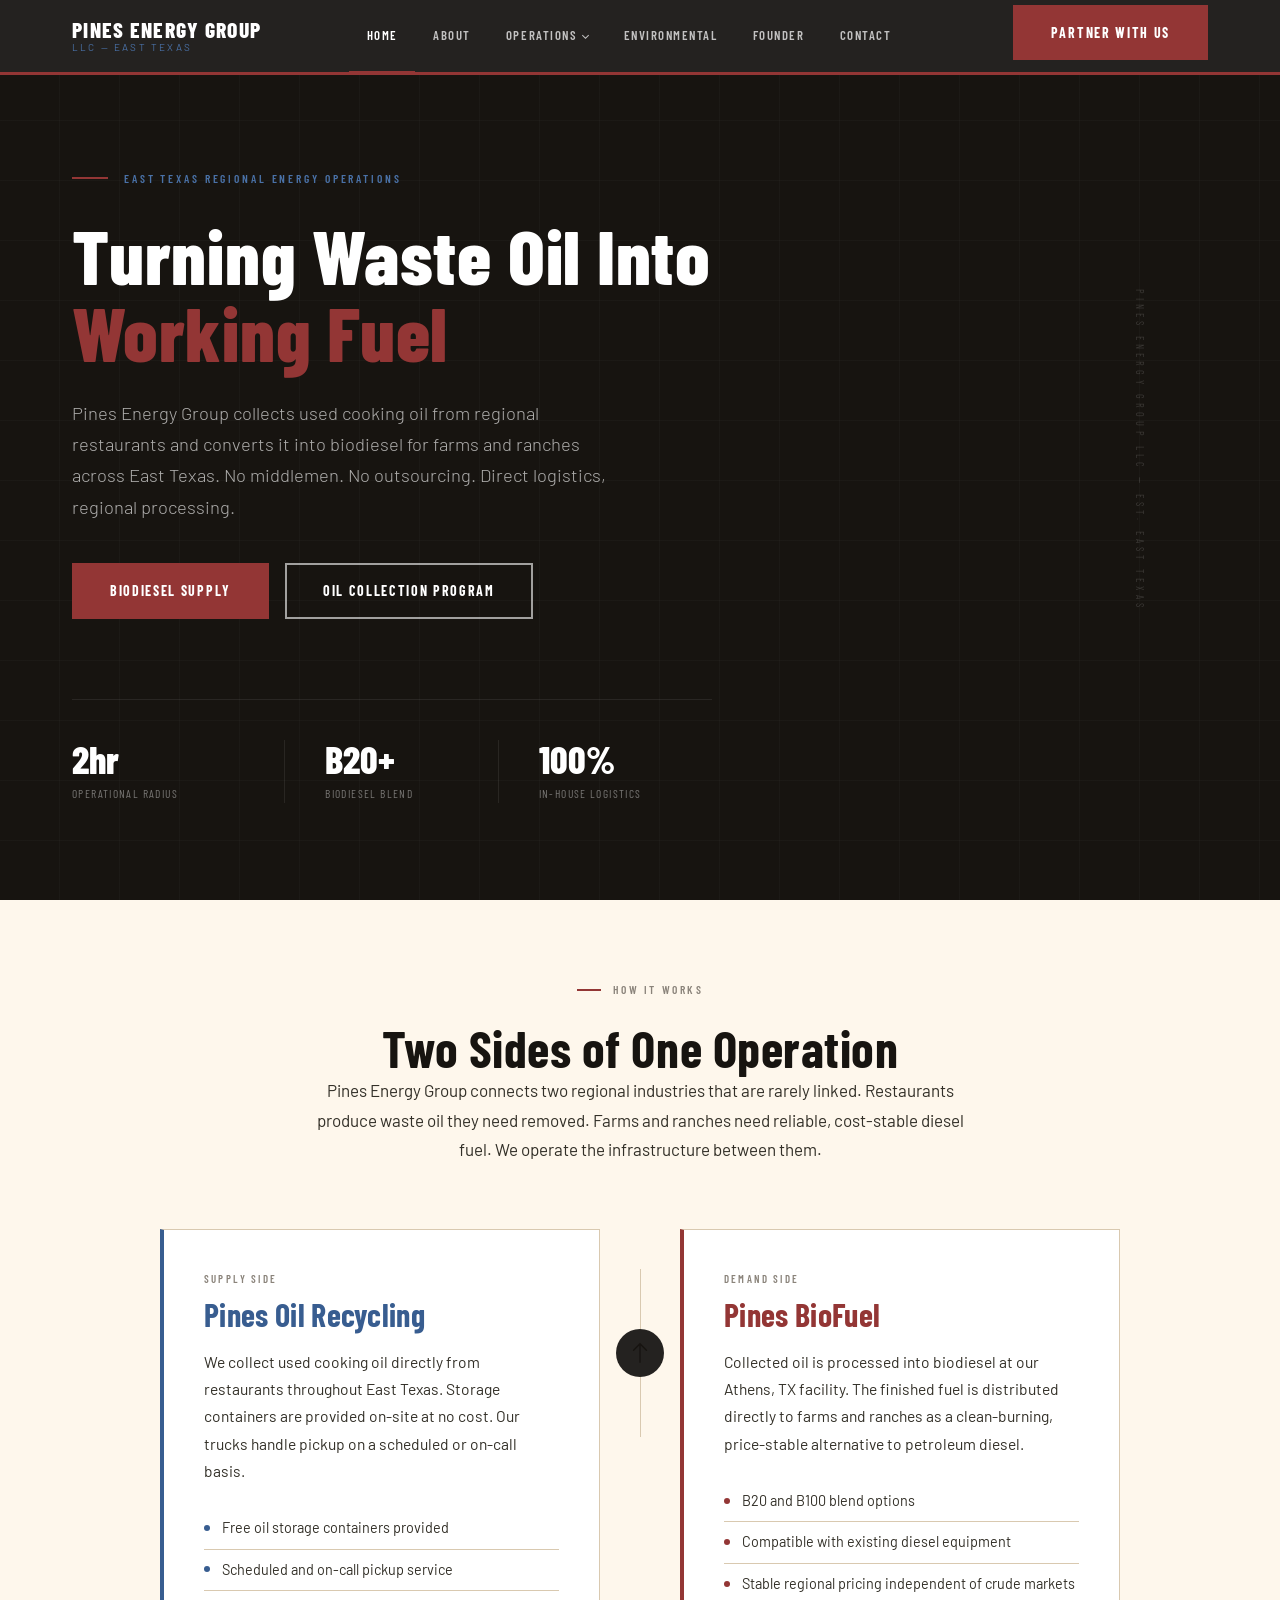
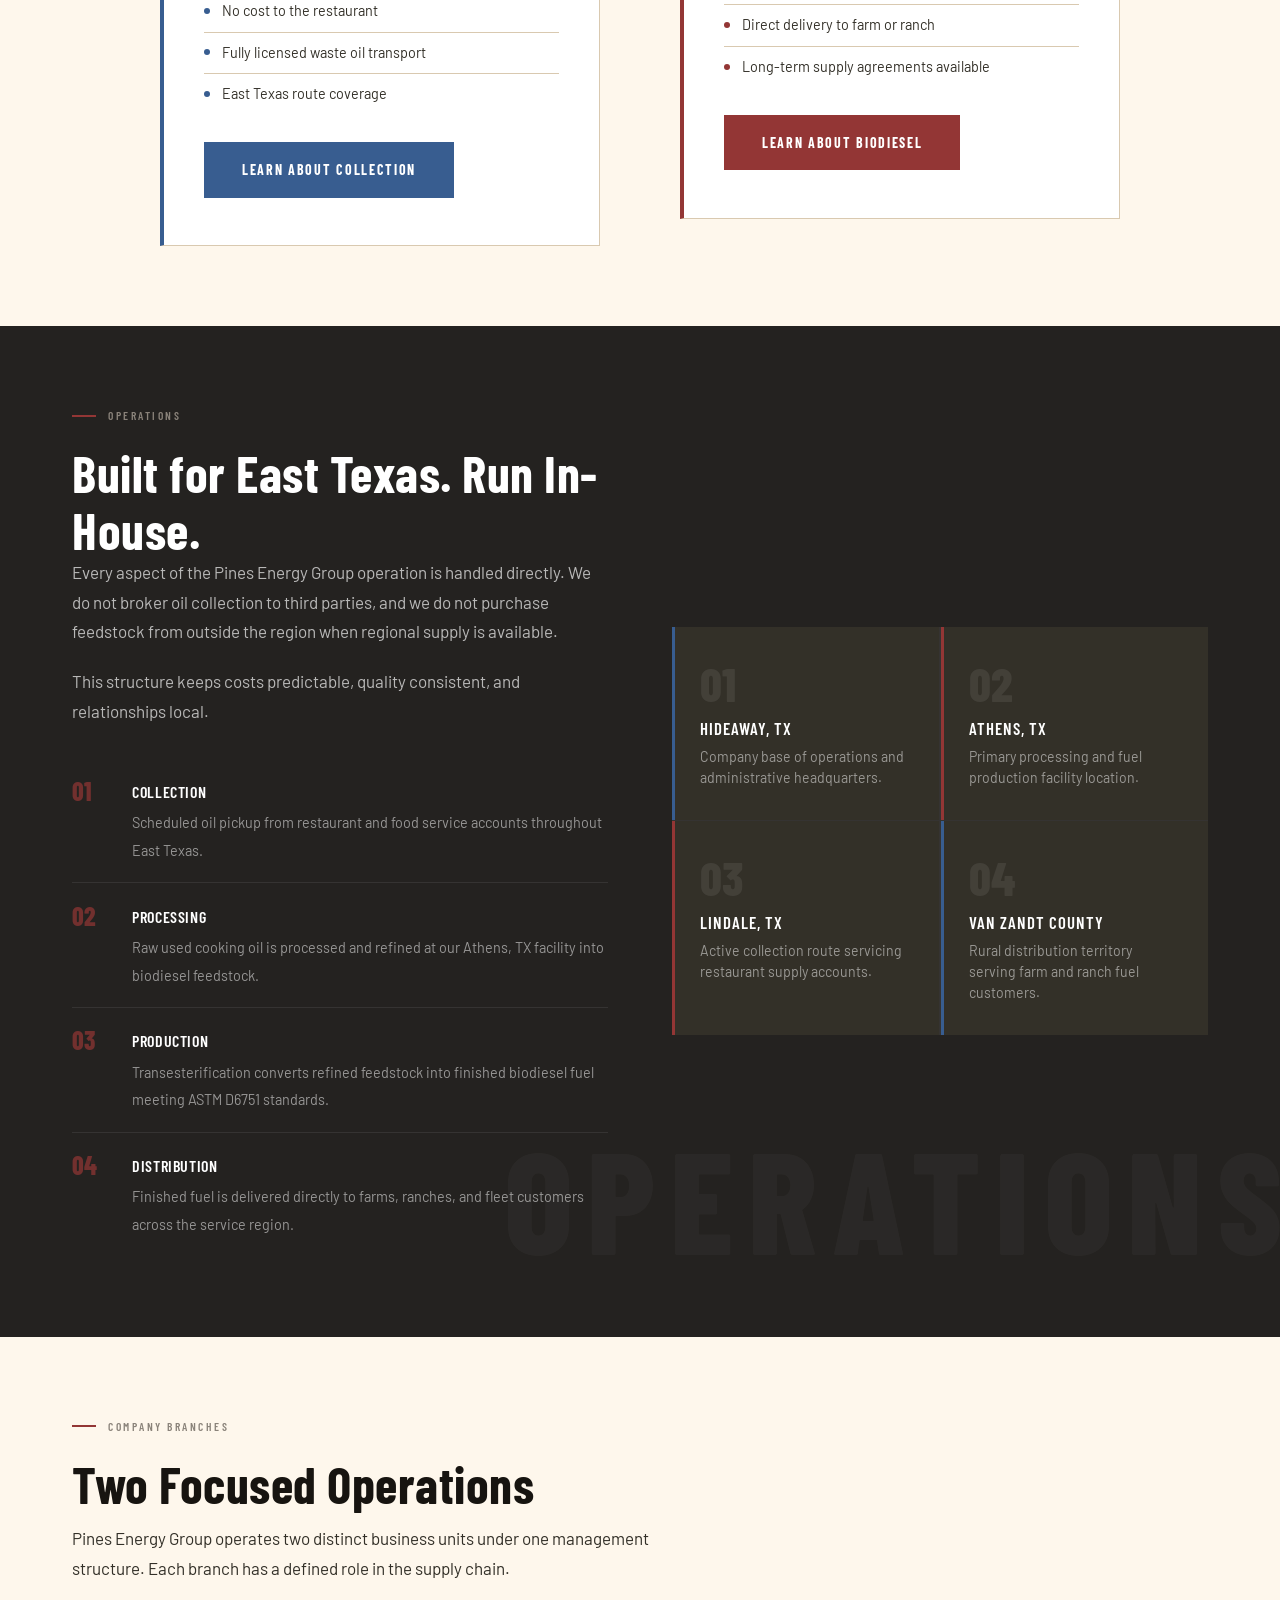
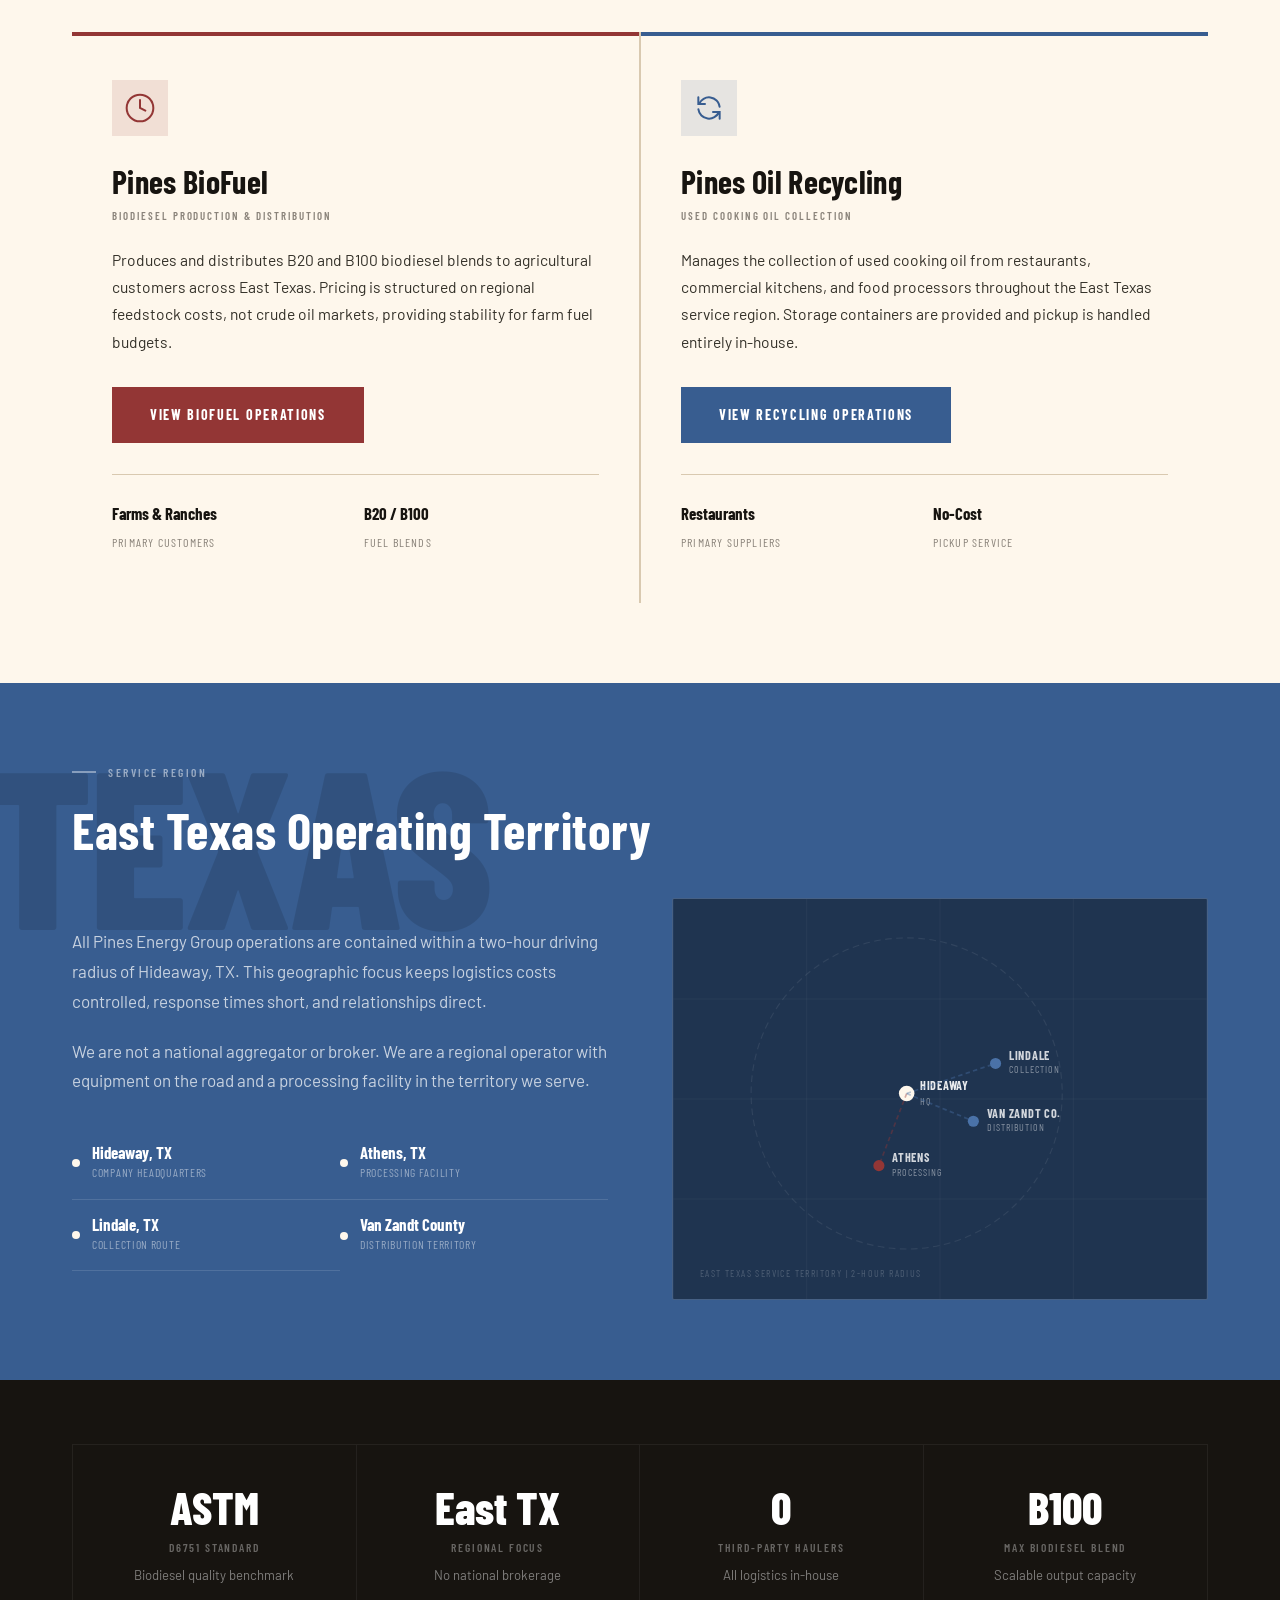
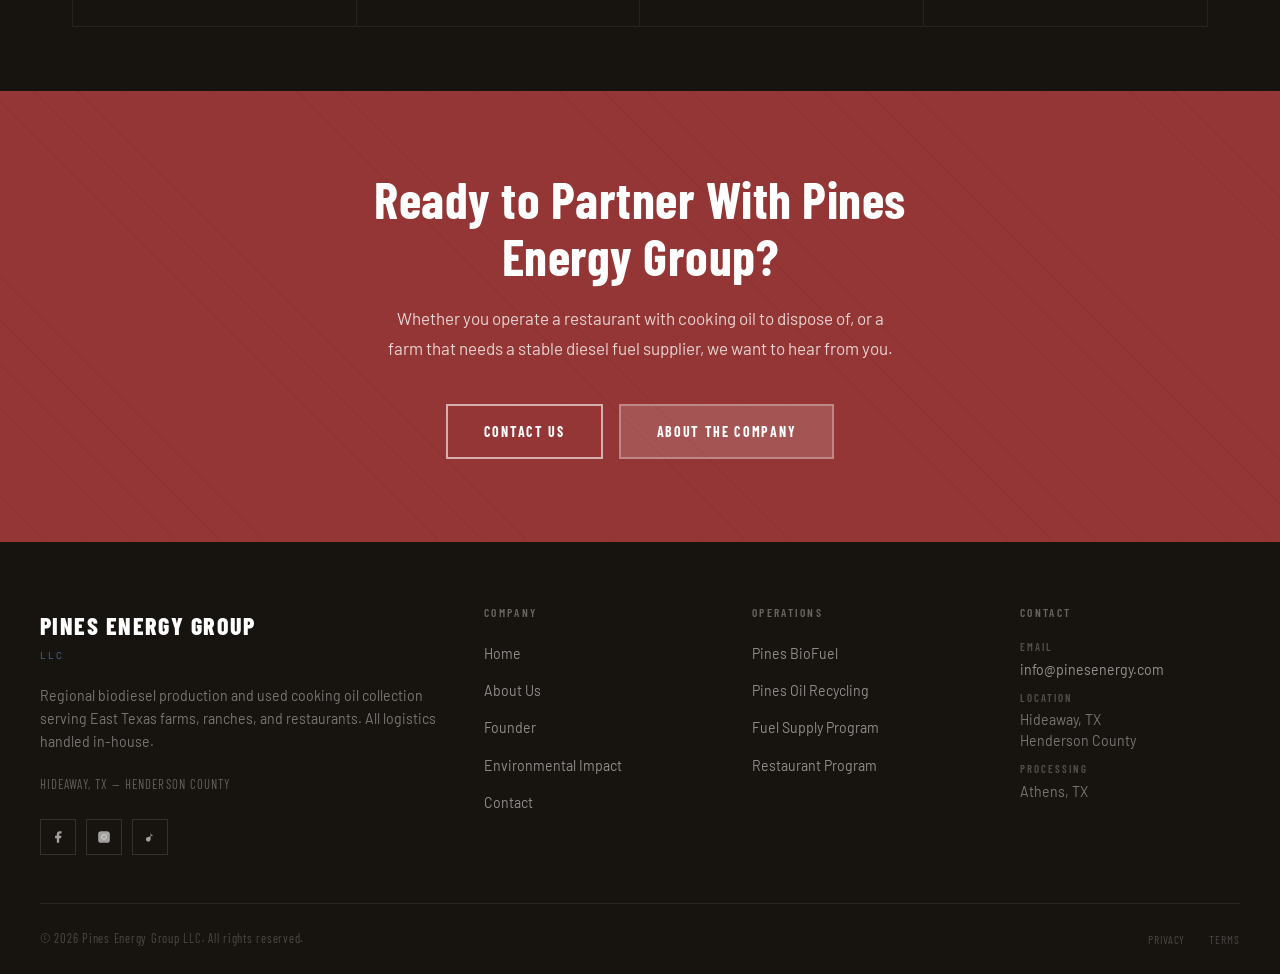
==== commit 88d90e7f: "Update index.html" ====
--- a/index.html
+++ b/index.html
@@ -467,7 +467,7 @@
     </div>
   </div>
   <div class="footer-bottom">
-    <p>&copy; 2025 Pines Energy Group LLC. All rights reserved.</p>
+    <p>&copy; 2026 Pines Energy Group LLC. All rights reserved.</p>
     <div class="fb-right">
       <a href="#">Privacy</a>
       <a href="#">Terms</a>
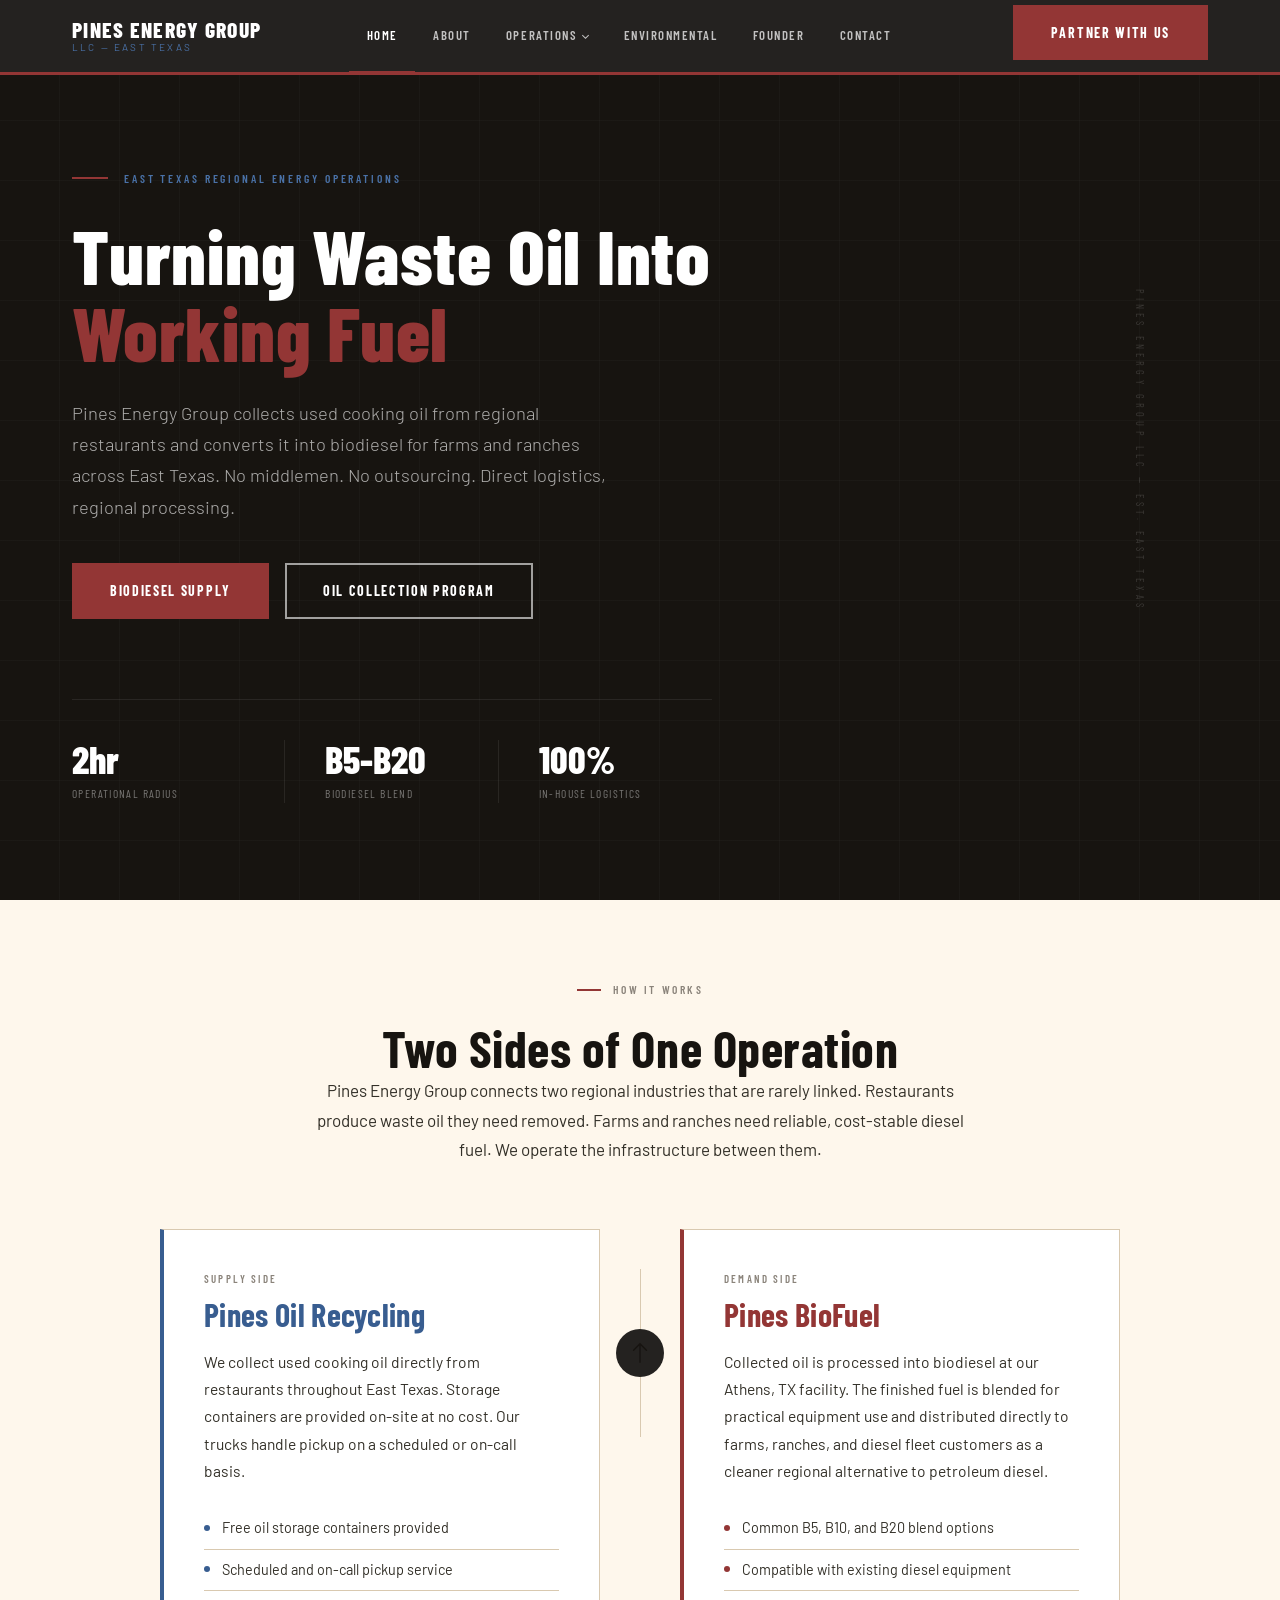
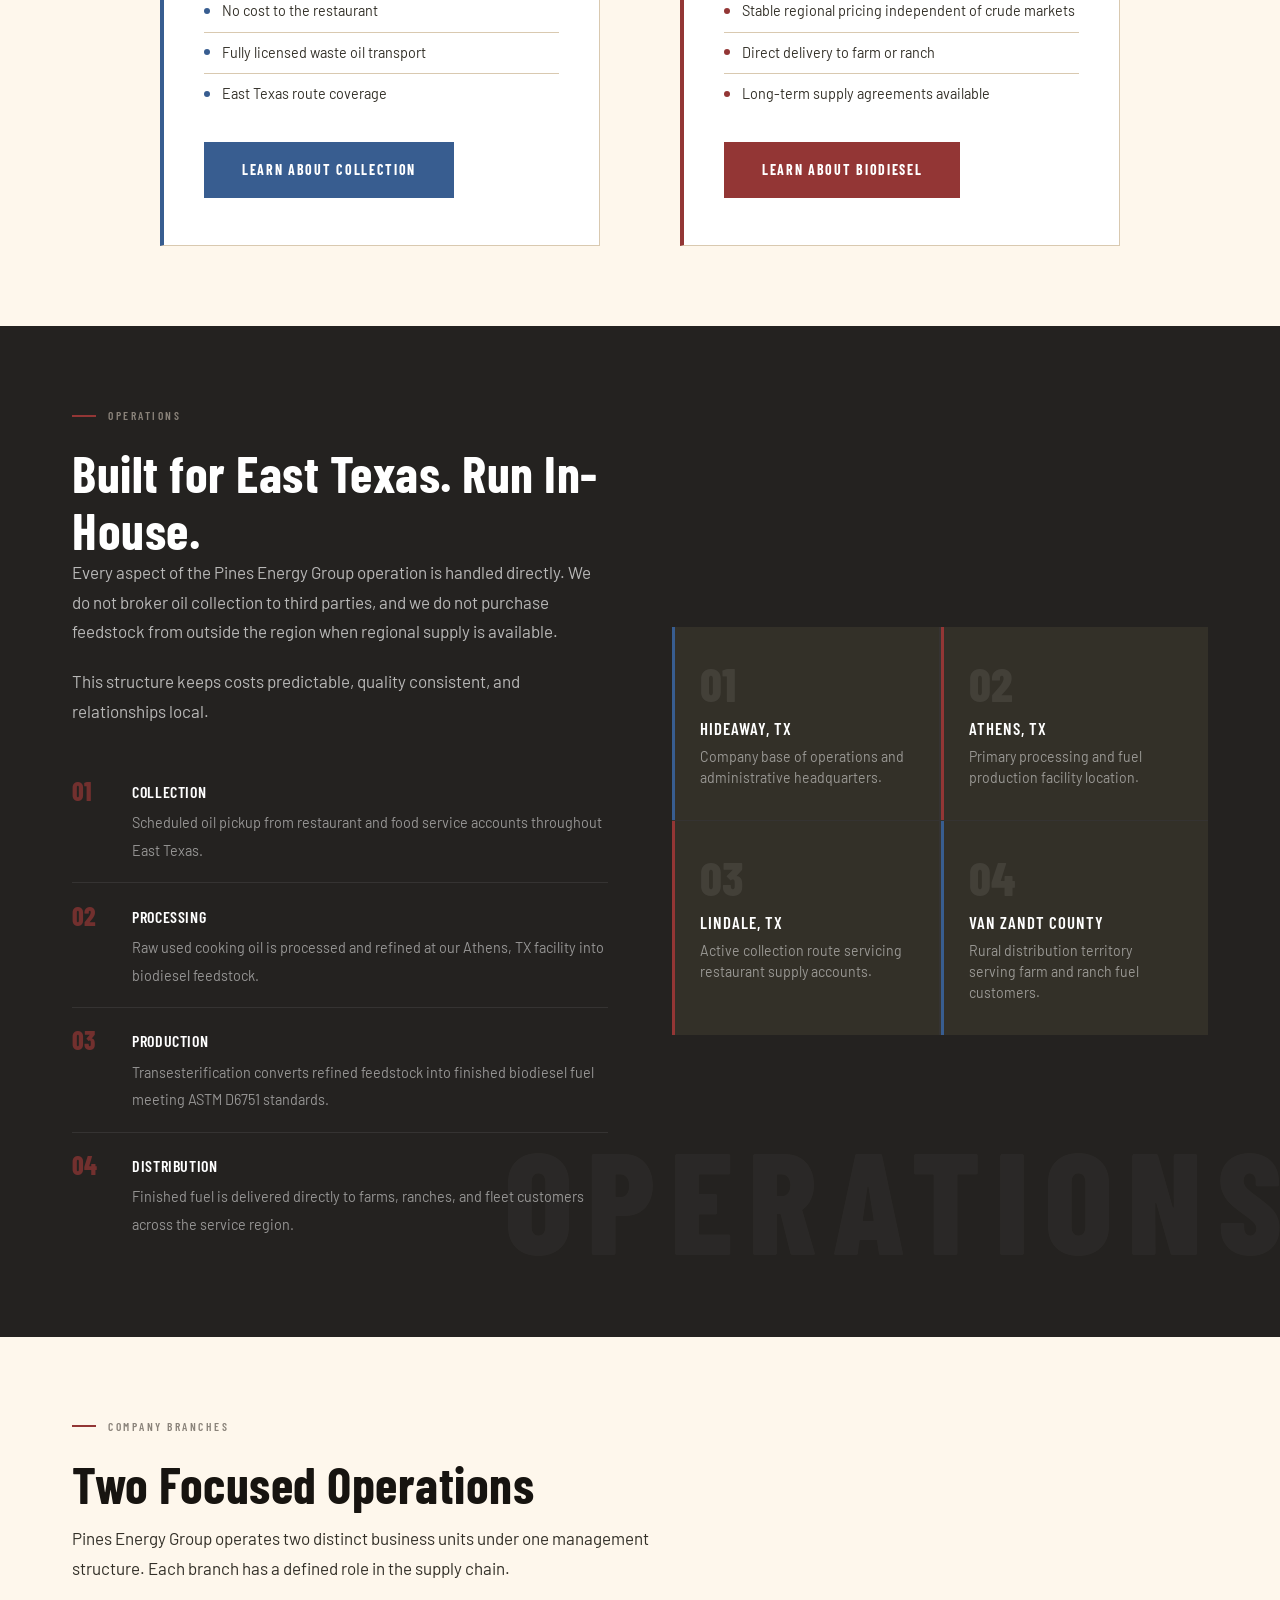
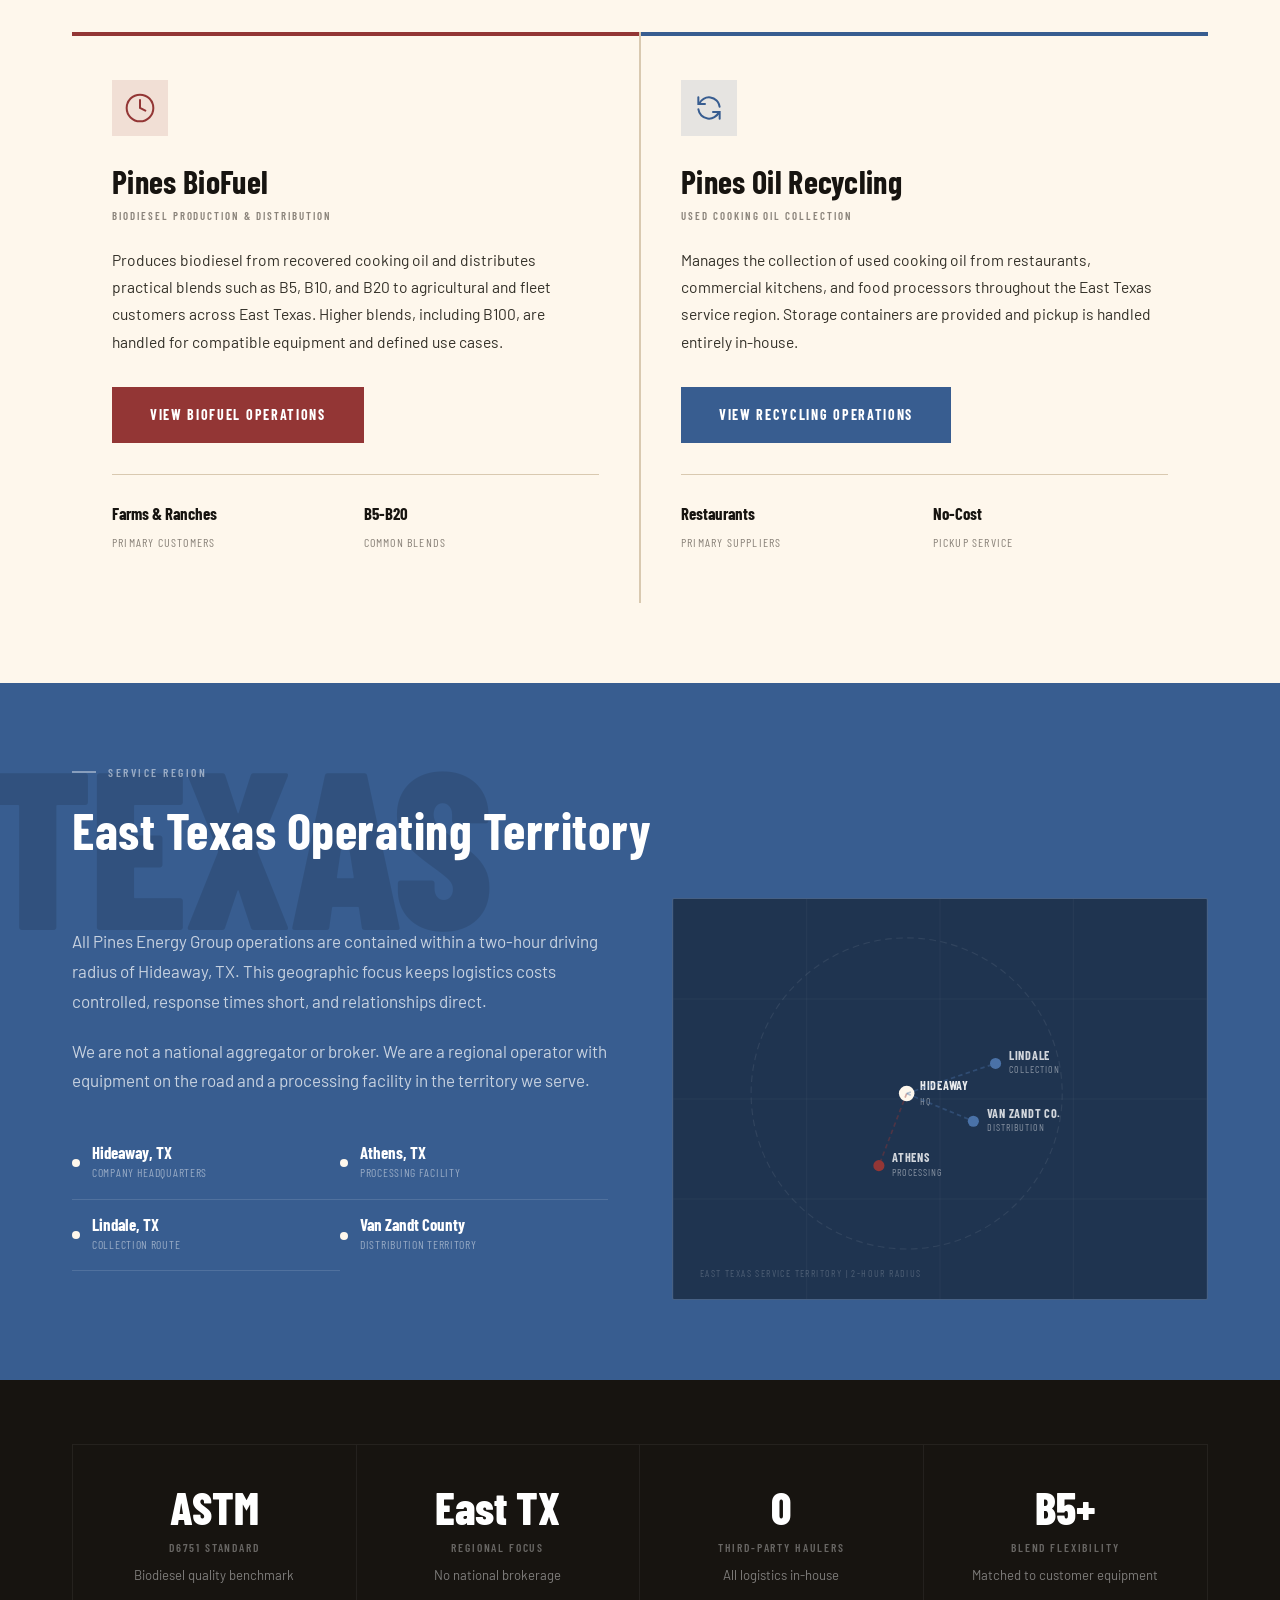
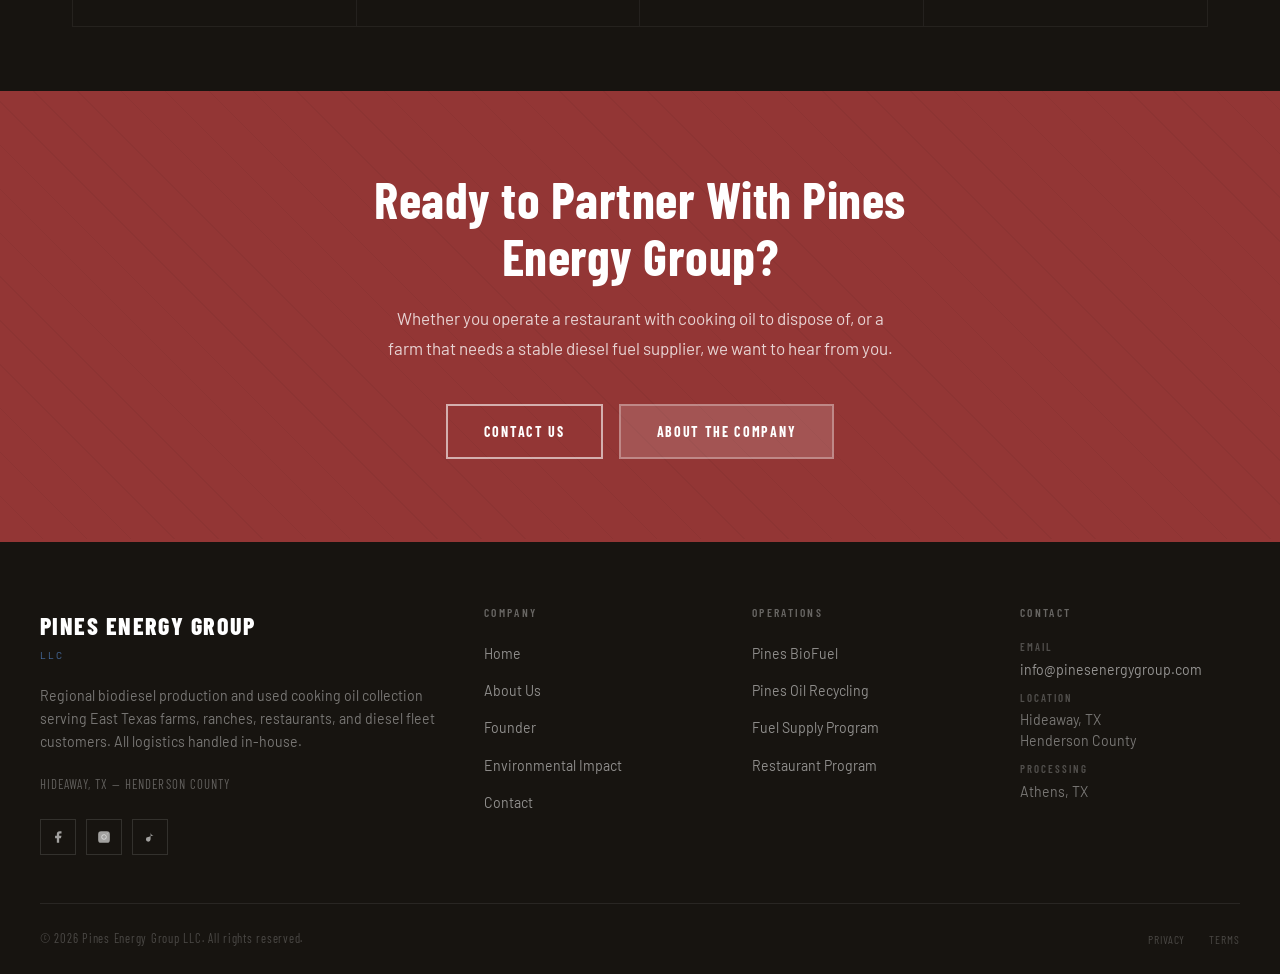
==== commit dee31eaa: "Add files via upload" ====
--- a/index.html
+++ b/index.html
@@ -4,7 +4,7 @@
   <meta charset="UTF-8" />
   <meta name="viewport" content="width=device-width, initial-scale=1.0" />
   <title>Pines Energy Group LLC | East Texas Biodiesel &amp; Oil Recycling</title>
-  <meta name="description" content="Pines Energy Group LLC operates biodiesel production and used cooking oil collection across East Texas. Supplying farms and ranches with clean, stable-priced fuel." />
+  <meta name="description" content="Pines Energy Group LLC operates biodiesel production and used cooking oil collection across East Texas, serving restaurants, farms, ranches, and diesel fleets." />
   <link rel="stylesheet" href="css/styles.css" />
 </head>
 <body>
@@ -77,7 +77,7 @@
         <div class="label">Operational Radius</div>
       </div>
       <div class="hero-stat">
-        <div class="num">B20+</div>
+        <div class="num">B5-B20</div>
         <div class="label">Biodiesel Blend</div>
       </div>
       <div class="hero-stat">
@@ -132,9 +132,9 @@
     <div class="pipeline-card demand">
       <div class="pc-label">Demand Side</div>
       <h3 class="demand-label">Pines BioFuel</h3>
-      <p>Collected oil is processed into biodiesel at our Athens, TX facility. The finished fuel is distributed directly to farms and ranches as a clean-burning, price-stable alternative to petroleum diesel.</p>
+      <p>Collected oil is processed into biodiesel at our Athens, TX facility. The finished fuel is blended for practical equipment use and distributed directly to farms, ranches, and diesel fleet customers as a cleaner regional alternative to petroleum diesel.</p>
       <ul class="feature-list">
-        <li>B20 and B100 blend options</li>
+        <li>Common B5, B10, and B20 blend options</li>
         <li>Compatible with existing diesel equipment</li>
         <li>Stable regional pricing independent of crude markets</li>
         <li>Direct delivery to farm or ranch</li>
@@ -239,7 +239,7 @@
         </div>
         <h3>Pines BioFuel</h3>
         <div class="branch-tag">Biodiesel Production &amp; Distribution</div>
-        <p>Produces and distributes B20 and B100 biodiesel blends to agricultural customers across East Texas. Pricing is structured on regional feedstock costs, not crude oil markets, providing stability for farm fuel budgets.</p>
+        <p>Produces biodiesel from recovered cooking oil and distributes practical blends such as B5, B10, and B20 to agricultural and fleet customers across East Texas. Higher blends, including B100, are handled for compatible equipment and defined use cases.</p>
         <a href="biofuel.html" class="btn btn-primary">View BioFuel Operations</a>
         <div class="branch-specs">
           <div class="branch-spec">
@@ -247,8 +247,8 @@
             <span>Primary Customers</span>
           </div>
           <div class="branch-spec">
-            <strong>B20 / B100</strong>
-            <span>Fuel Blends</span>
+            <strong>B5-B20</strong>
+            <span>Common Blends</span>
           </div>
         </div>
       </div>
@@ -387,9 +387,9 @@
         <div class="cred-sub">All logistics in-house</div>
       </div>
       <div class="cred-item">
-        <div class="cred-num">B100</div>
-        <div class="cred-label">Max Biodiesel Blend</div>
-        <div class="cred-sub">Scalable output capacity</div>
+        <div class="cred-num">B5+</div>
+        <div class="cred-label">Blend Flexibility</div>
+        <div class="cred-sub">Matched to customer equipment</div>
       </div>
     </div>
   </div>
@@ -417,7 +417,7 @@
     <div class="footer-brand">
       <div class="logo-main">Pines Energy Group</div>
       <div class="logo-sub">LLC</div>
-      <p>Regional biodiesel production and used cooking oil collection serving East Texas farms, ranches, and restaurants. All logistics handled in-house.</p>
+      <p>Regional biodiesel production and used cooking oil collection serving East Texas farms, ranches, restaurants, and diesel fleet customers. All logistics handled in-house.</p>
       <div class="f-location">Hideaway, TX &mdash; Henderson County</div>
       <div class="footer-social">
         <a href="#" aria-label="Facebook">
@@ -454,7 +454,7 @@
       <h5>Contact</h5>
       <div class="fc-contact">
         <strong>Email</strong>
-        <a href="mailto:info@pinesenergy.com">info@pinesenergy.com</a>
+        <a href="mailto:info@pinesenergygroup.com">info@pinesenergygroup.com</a>
       </div>
       <div class="fc-contact">
         <strong>Location</strong>
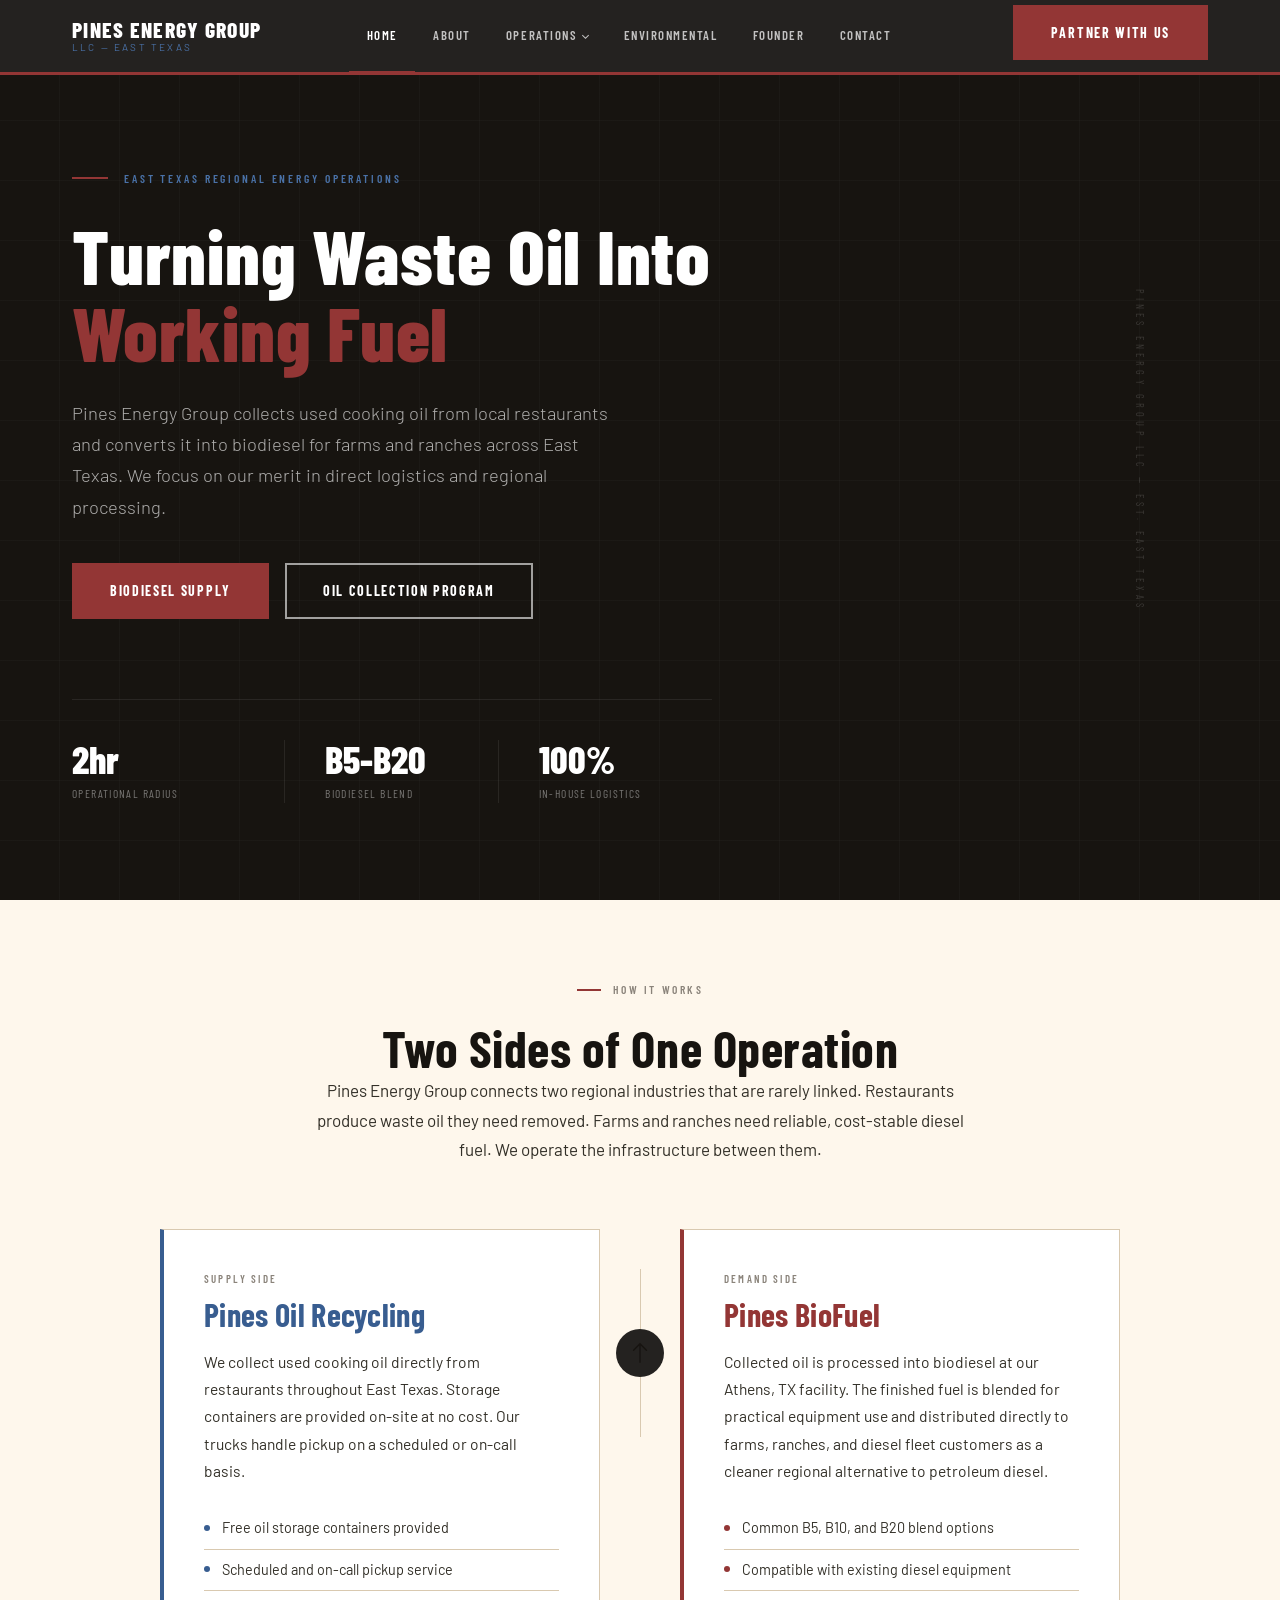
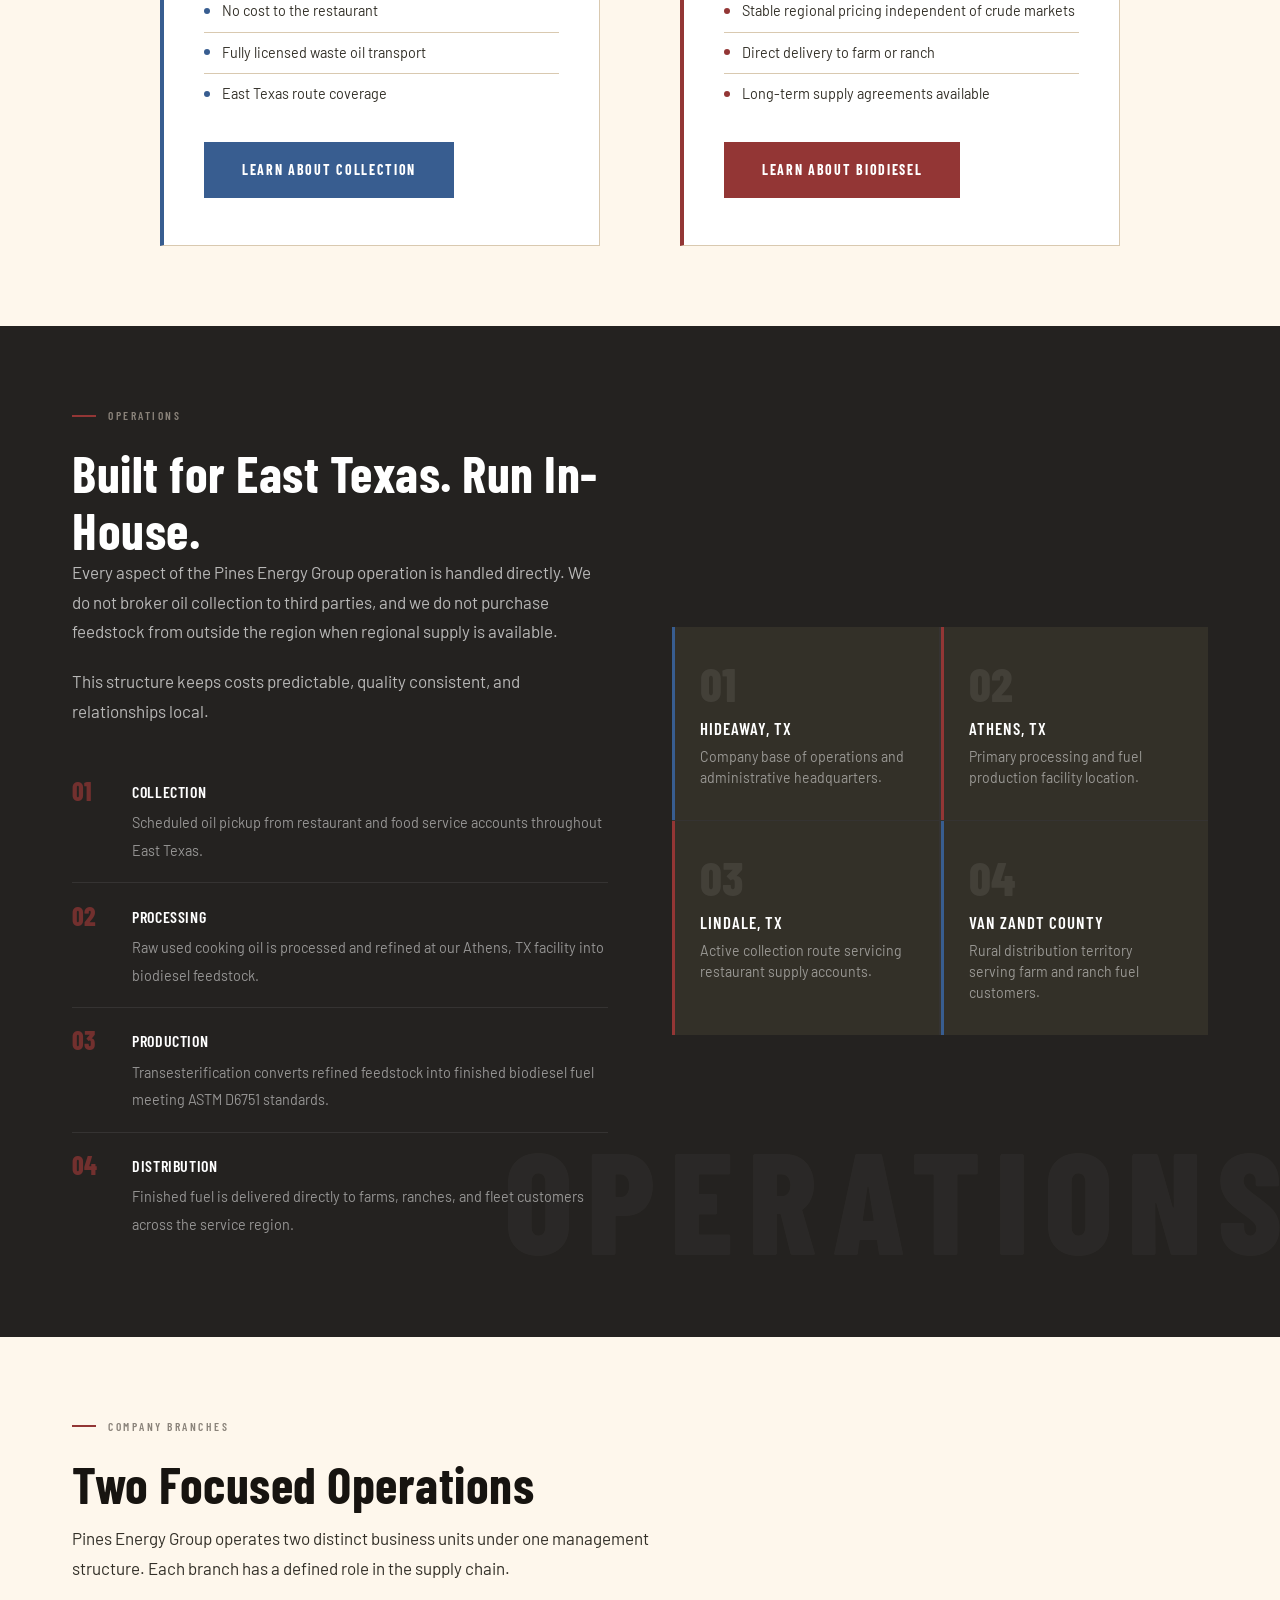
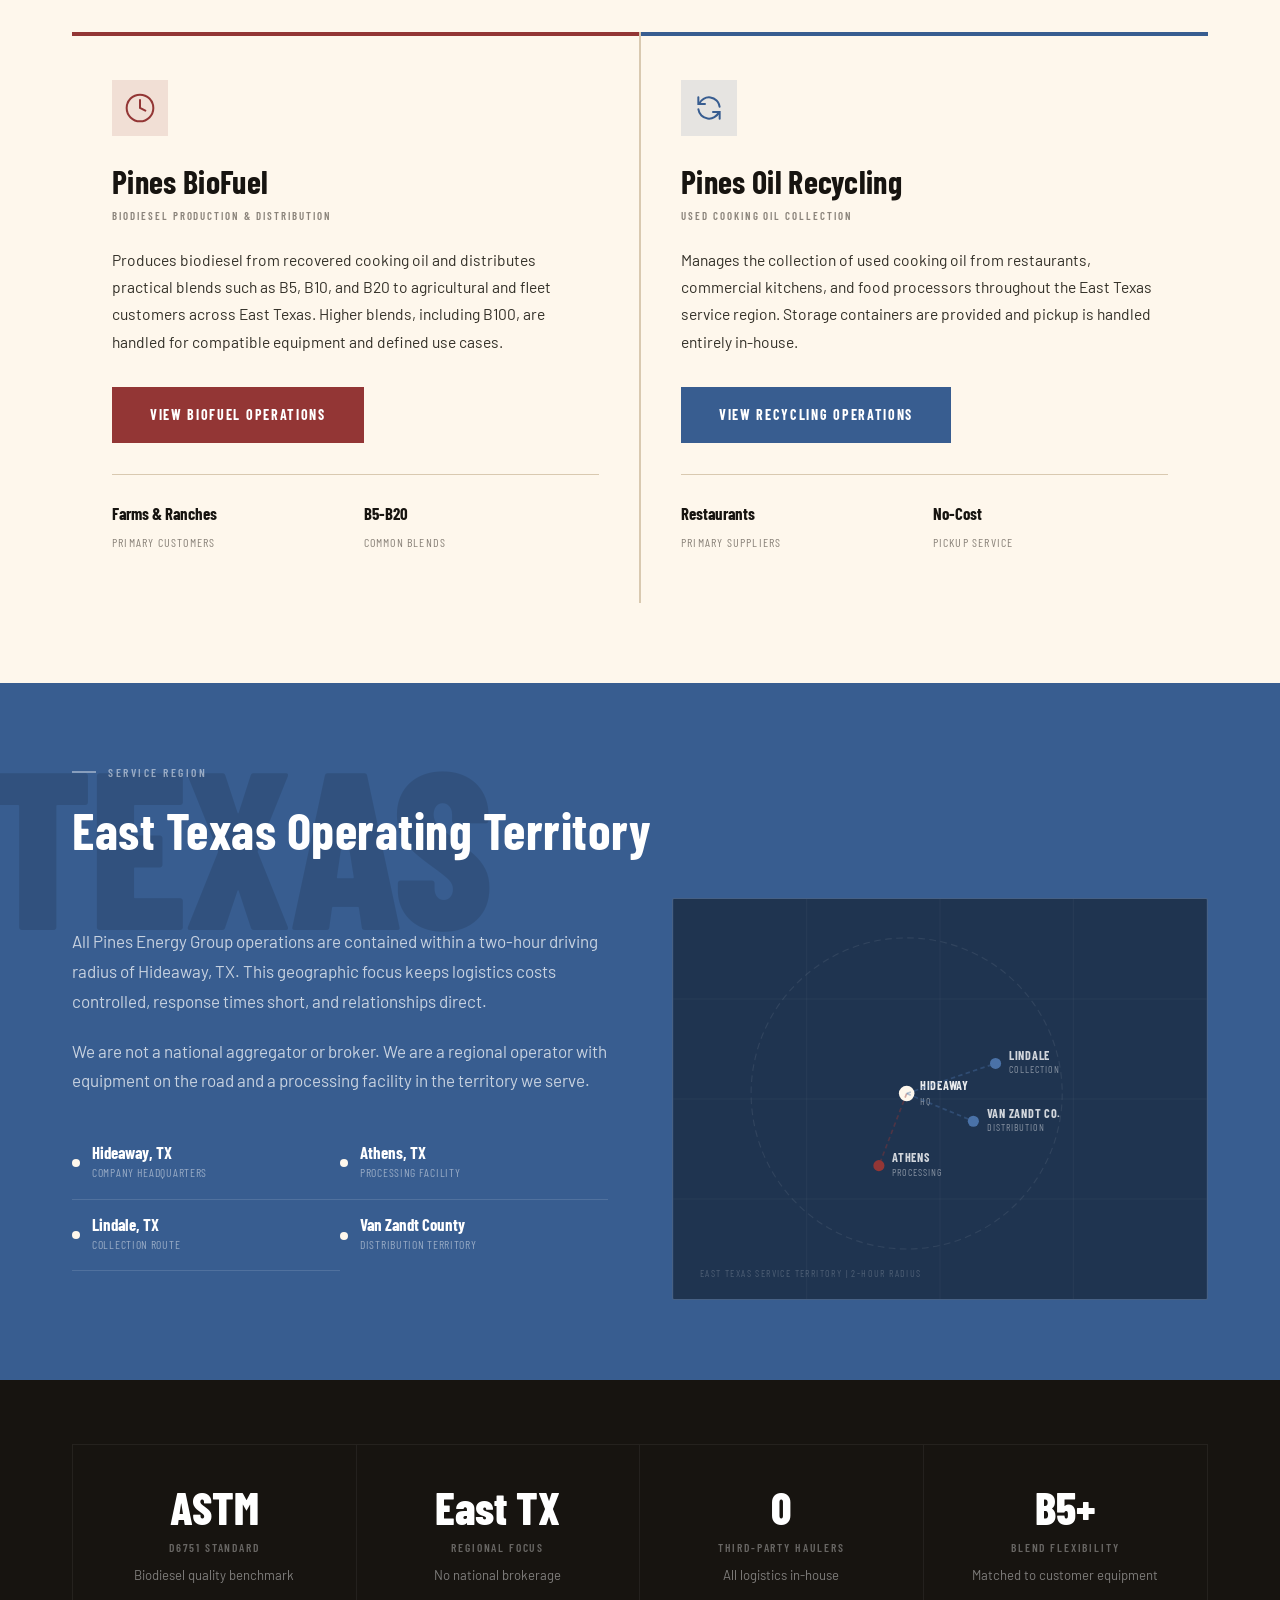
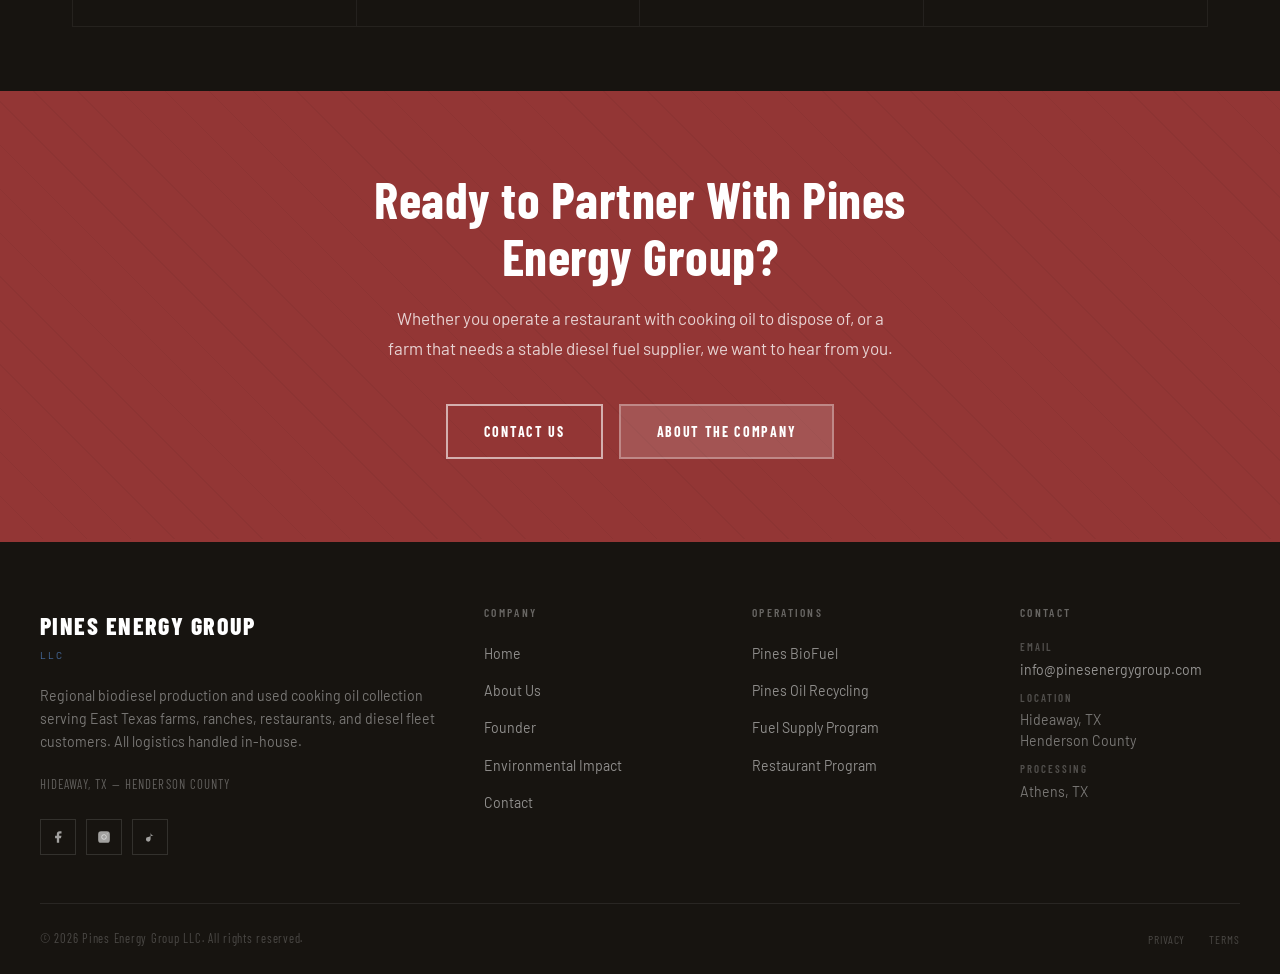
==== commit f54b4a14: "Update index.html" ====
--- a/index.html
+++ b/index.html
@@ -66,7 +66,7 @@
       <span>East Texas Regional Energy Operations</span>
     </div>
     <h1>Turning Waste Oil Into<br /><em>Working Fuel</em></h1>
-    <p class="hero-desc">Pines Energy Group collects used cooking oil from regional restaurants and converts it into biodiesel for farms and ranches across East Texas. No middlemen. No outsourcing. Direct logistics, regional processing.</p>
+    <p class="hero-desc">Pines Energy Group collects used cooking oil from local restaurants and converts it into biodiesel for farms and ranches across East Texas. We focus on our merit in direct logistics and regional processing.</p>
     <div class="hero-actions">
       <a href="biofuel.html" class="btn btn-primary">Biodiesel Supply</a>
       <a href="recycling.html" class="btn btn-outline">Oil Collection Program</a>
--- a/css/styles.css
+++ b/css/styles.css
@@ -1208,6 +1208,10 @@
   color: var(--mid-dark);
   margin-bottom: 0;
 }
+.founder-principles {
+  grid-template-columns: repeat(2, 1fr);
+  margin-bottom: 0;
+}
 
 /* ---- Contact Page ----------------------------------------- */
 .contact-layout {
@@ -2002,6 +2006,7 @@
   .footer-grid { grid-template-columns: 1fr; gap: 2rem; }
   .footer-bottom { flex-direction: column; gap: 0.75rem; text-align: center; }
   .founder-layout { grid-template-columns: 1fr; }
+  .founder-principles { grid-template-columns: 1fr; }
   .founder-portrait { aspect-ratio: 4/3; }
   .hero-eyebrow { margin-bottom: 1rem; }
   .contact-form-wrap { padding: 2rem 1.5rem; }
